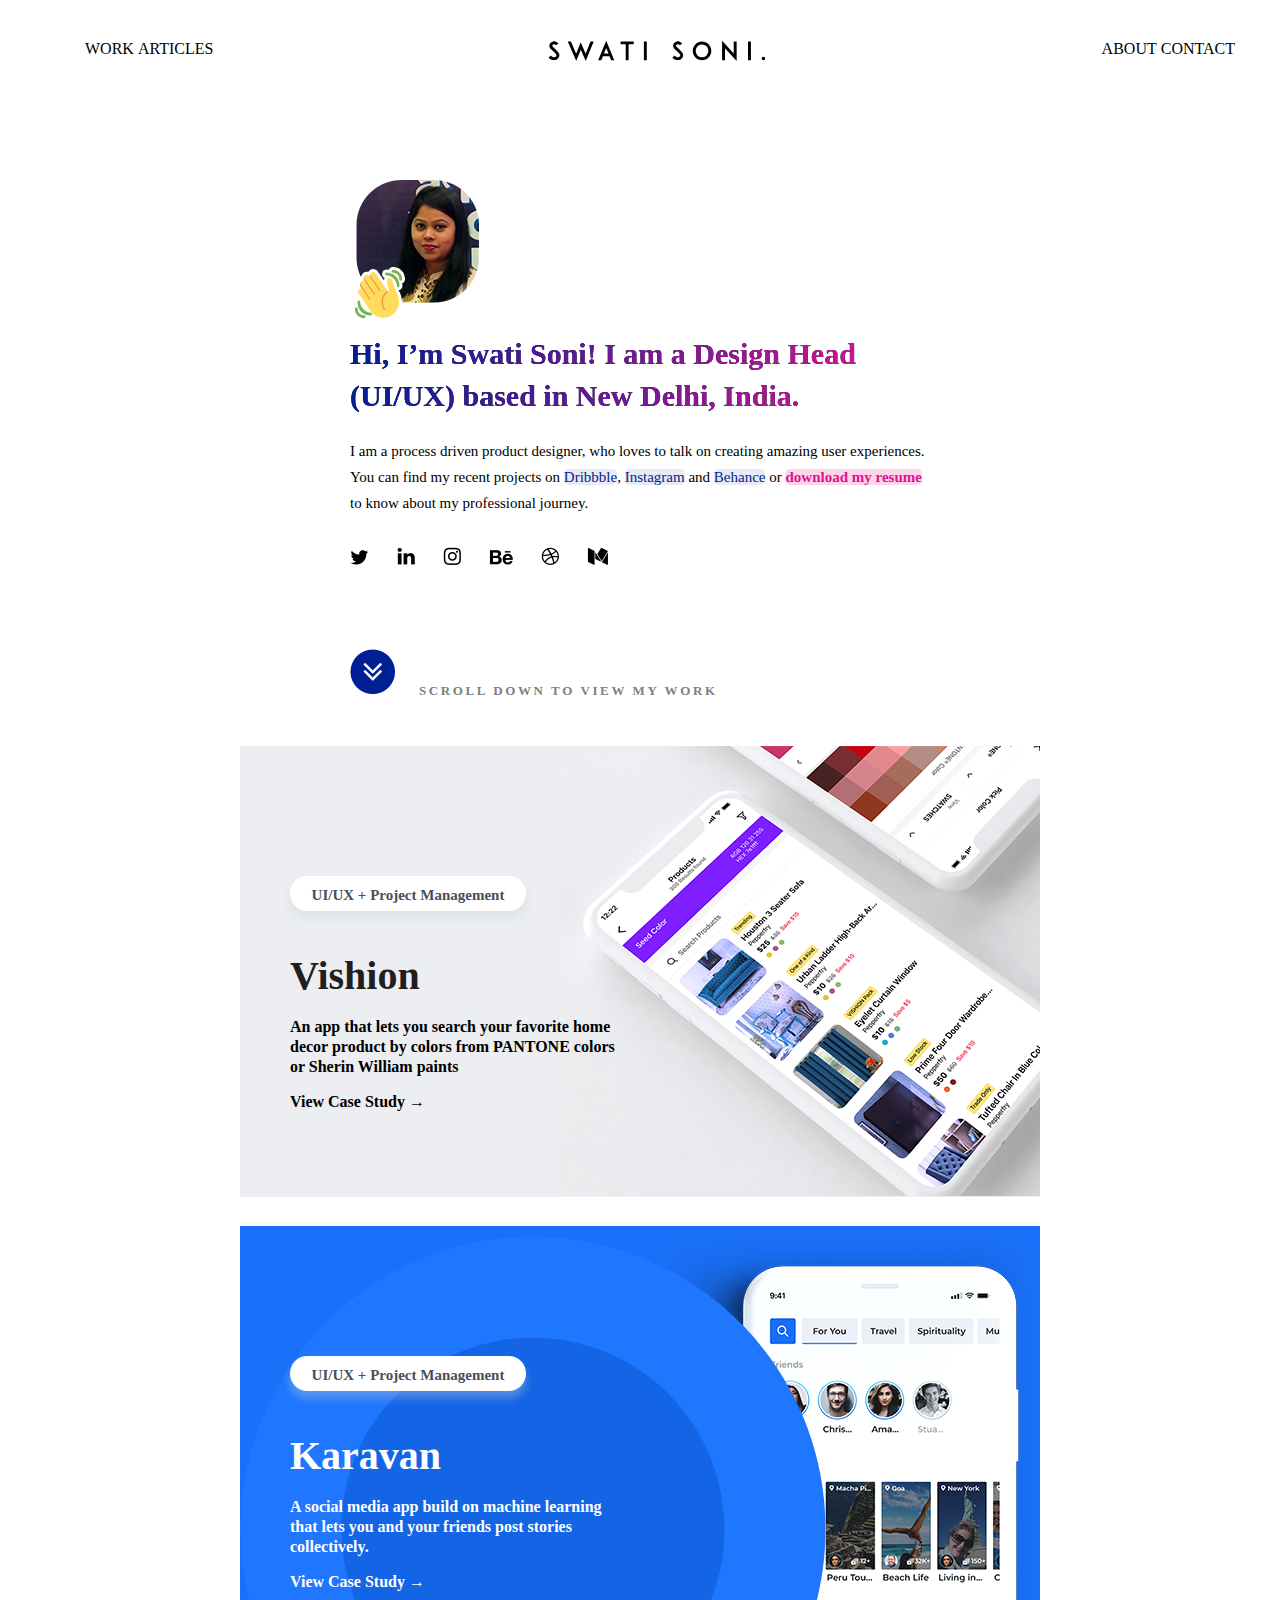
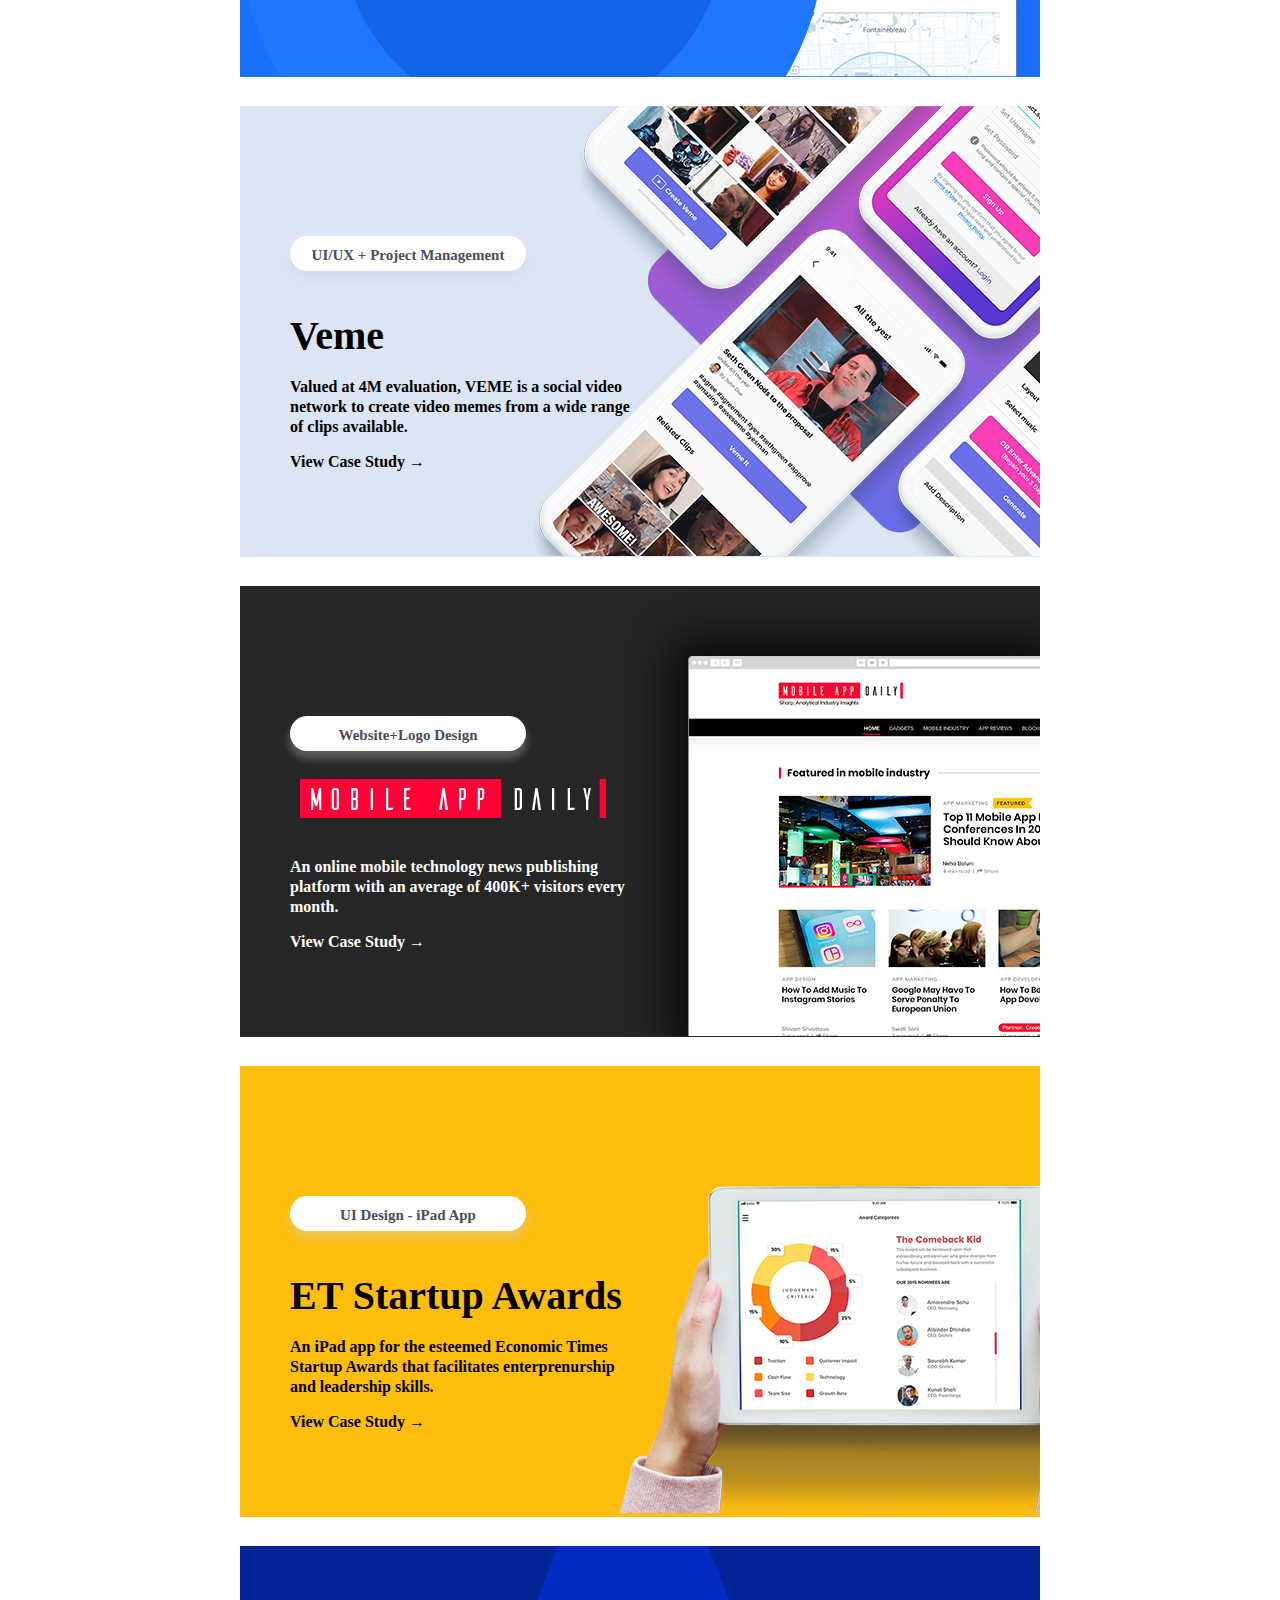
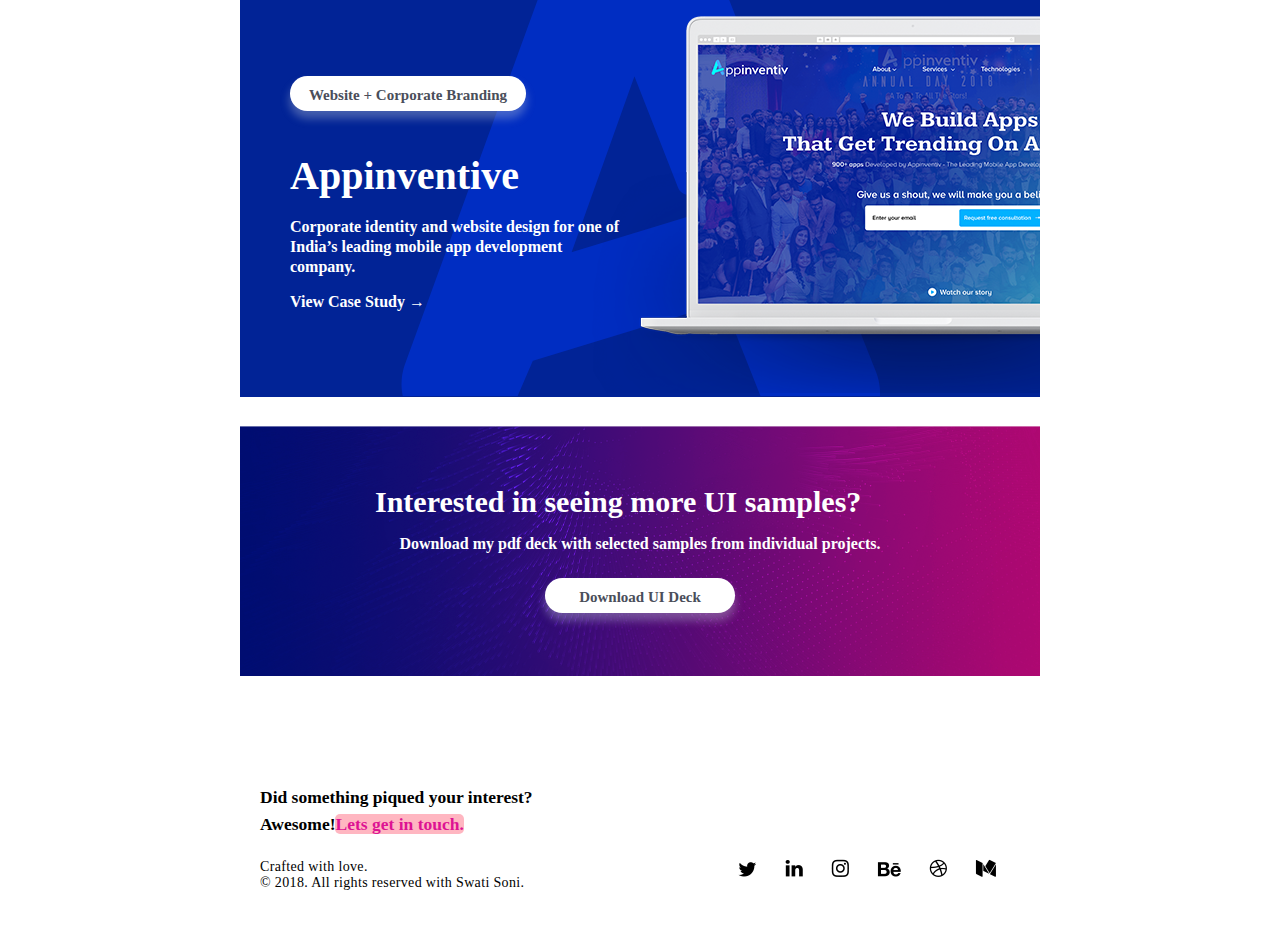
==== swati-soni.com/layout/index.html @ fdbe3c1a "Added anchor tag at all hyperlink locations" ====
<!DOCTYPE html>
<html>
<head>
    <link rel="stylesheet" href="css/style.css">
    <link rel="stylesheet" href="css/id-style.css">
</head>
<body>
    <div class="header">
        <ul class="navbar">
            <div class="navbar-left-content">
                <li>WORK</li>
                <li>ARTICLES</li>
            </div>
            <div class="navbar-logo"><img src="../layout/assets/logo.svg"></div>
            <div class="navbar-right-content">
                <li>ABOUT</li>
                <li>CONTACT</li>
            </div>
        </ul>
    </div>

    <div class="hero">
        <div class="profile-headshot">
            <img src="../layout/assets/profile-headshot.png">
        </div>
        <div class="profile-intro">
            Hi, I’m Swati Soni! I am a Design Head (UI/UX) based in New Delhi, India.
        </div>
        <div class="profile-description">
            I am a process driven product designer, who loves to talk on creating amazing user experiences. 
            You can find my recent projects on 
            <span class="highlight-social-media"><a>Dribbble</a></span>, 
            <span class="highlight-social-media"><a>Instagram</a></span> and 
            <span class="highlight-social-media"><a>Behance</a></span> or 
            <span class="highlight-resume"><a>download my resume</a></span> to know 
            about my professional journey.
        </div>
        <div class="social-media-intro-container">
            <a><img src="../layout/assets/twitter.png" class="social-media-icon"></a>
            <a><img src="../layout/assets/linkedIn.png" class="social-media-icon"></a>
            <a><img src="../layout/assets/instagram.png" class="social-media-icon"></a>
            <a><img src="../layout/assets/behance.png" class="social-media-icon"></a>
            <a><img src="../layout/assets/dribble.png" class="social-media-icon"></a>
            <a><img src="../layout/assets/media.png" class="social-media-icon"></a>
        </div>
        <div class="case-study-showcase">
            <img src="../layout//assets/down-arrow.png">
            <p class="show-work-text">
                SCROLL DOWN TO VIEW MY WORK
            </p>            
        </div>
    
    </div>

    <div class="case-study-container">
        <div class="case-study" id="vishion">

            <a class="btn-common category-header">
                <p class="category-header-text">UI/UX + Project Management</p>
            </a>
            <h1 class="header-common" id="vishion-header">Vishion</h1>
            <div class="case-study-description-container case-study-common" id="vishion-description">
                <p class="case-study-content">
                    An app that lets you search your favorite home decor product by 
                    colors from PANTONE colors or Sherin William paints</p>
                <a>View Case Study  →</a> 
            </div>
            

            <div class="image-common">
                <img src="../layout/assets/image-vishion.png">
            </div>
        </div>

        <div class="case-study" id="karavan">
            <div class="image-right-align">
                <img src="../layout/assets/group-1.svg">
            </div>
            <a class="btn-common category-header">
                <p class="category-header-text">UI/UX + Project Management</p>
            </a>
            <h1 class="header-common" id="karavan-header">Karavan</h1>
            <div class="case-study-description-container case-study-common" id="karavan-description">
                <p class="case-study-content">
                        A social media app build on machine learning that 
                        lets you and your friends post stories collectively.
                </p>
                <a>View Case Study  →</a> 
            </div>
            
    
            <div class="image-common">
                <img src="../layout/assets/phone.png">
            </div>
        </div>

        <div class="case-study" id="veme">

            <a class="btn-common category-header">
                <p class="category-header-text">UI/UX + Project Management</p>
            </a>
            <h1 class="header-common" id="veme-header">Veme</h1>
            <div class="case-study-description-container case-study-common" id="veme-description">
                <p class="case-study-content">
                        Valued at 4M evaluation, VEME is a social video network to
                            create video memes from a wide range of clips available.
                </p>
                <a>View Case Study  →</a> 
            </div>
            

            <div class="image-common">
                <img src="../layout/assets/image-veme.png">
            </div>
        </div>

        <div class="case-study" id="mobile-app-daily">

            <a class="btn-common category-header">
                <p class="category-header-text">Website+Logo Design</p>
            </a>
            <img src="../layout/assets/mad-logo.png" class="mad-logo">
            <div class="case-study-description-container case-study-common" id="mad-description">
                <p class="case-study-content">
                        An online mobile technology news publishing platform with an average of 400K+ visitors every month.
                </p>
                <a>View Case Study  →</a> 
            </div>
            

            <div class="image-common">
                <img src="../layout/assets/mobile-app-daily.png">
            </div>
        </div>
        
        <div class="case-study" id="awards">

            <a class="btn-common category-header">
                <p class="category-header-text">UI Design - iPad App</p>
            </a>
            <h1 class="header-common" id="veme-header">ET Startup Awards</h1>
            <div class="case-study-description-container case-study-common" id="awards-description">
                <p class="case-study-content">
                        An iPad app for the esteemed Economic Times Startup Awards 
                        that facilitates enterprenurship and leadership skills.
                </p>
                <a>View Case Study  →</a> 
            </div>
            

            <div class="image-common position-bottom-right">
                <img src="../layout/assets/startup-awards.png">
            </div>
        </div>

        <div class="case-study" id="app-inventive">
            <div class="image-center-align">
                <img src="../layout/assets/app-inventive-logo.png">
            </div>
            <a class="btn-common category-header">
                <p class="category-header-text">Website + Corporate Branding</p>
            </a>
            <h1 class="header-common" id="veme-header">Appinventive</h1>
            <div class="case-study-description-container case-study-common" id="awards-description">
                <p class="case-study-content">
                        Corporate identity and website design for one 
                        of India’s leading mobile app development company. 
                </p>
                <a>View Case Study  →</a> 
            </div>
            

            <div class="image-common position-bottom-right">
                <img src="../layout/assets/app-inventive-img.png">
            </div>
        </div>
    </div>

    <div class="ui-deck">
        <p class="ui-sample-header">Interested in seeing more UI samples?</p>
        <p class="ui-sample-text">Download my pdf deck with selected samples from individual projects.</p>
        <a class="btn-common ui-deck-download-btn">
            <p class="category-header-text">Download UI Deck</p>
        </a>
    </div>

    <div class="footer">
        <div class="footer-text">
                Did something piqued your interest?
                Awesome!<span class="contact"><a>Lets get in touch.</a></span>
        </div>
        

        <div class="copyright">
            <div>Crafted with love.</div>
            <div>© 2018. All rights reserved with Swati Soni.</div>   
        </div>
        <div class="social-media-footer-container">
            </a><img src="../layout/assets/twitter.png" class="social-media-icon"></a>
            </a><img src="../layout/assets/linkedIn.png" class="social-media-icon"></a>
            </a><img src="../layout/assets/instagram.png" class="social-media-icon"></a>
            </a><img src="../layout/assets/behance.png" class="social-media-icon"></a>
            </a><img src="../layout/assets/dribble.png" class="social-media-icon"></a>
            </a><img src="../layout/assets/media.png" class="social-media-icon"></a>
        </div>
    </div>

</body>
---- swati-soni.com/layout/css/style.css ----
.hero {
    width: 580px;
    /* height: 375px; */
    margin: 0 auto;
    position: relative;
}

.case-study-container {
    width: 100%;
    height: 100%;
}

.case-study {    
    width: 800px;
    height: 451px;
    position: relative;
    margin: 29px auto;
    overflow: hidden;
}

.content {
    display: inline-block;
}

.category-header {
    position: absolute;
    top: 130px;
    left: 50px;
    width: 236px;
    height: 35px;
}

.btn-common {
    
    object-fit: contain;
    border-radius: 17.3px;
    box-shadow: 0px 7px 8.3px 0.7px rgba(198, 207, 220, 0.34);
    background-color: #ffffff;

    display: flex;
    align-content: center;
    justify-content: center;
    text-decoration: none;
}

.case-study-description-container {
    position: absolute;
    top: 255px;
    left: 50px;
    bottom: 220px
}

.case-study-common {
    font-weight: bold;
}

.category-header-text {
    margin: auto;

    width: 199px;
    height: 14px;
    font-family: ProximaNovaA;
    font-size: 15px;
    font-style: normal;
    font-weight: bold;
    font-stretch: normal;
    line-height: normal;
    letter-spacing: normal;
    text-align: center;
    color: #4a4e5a;
}

.case-study-content {
    width: 341px;
    font-family: Muli;
    font-size: 16px;
    font-weight: 600;
    font-style: normal;
    font-stretch: normal;
    line-height: 1.25;
    letter-spacing: normal;
    text-align: left;
}

.header-common {
    font-family: Muli;
    font-size: 40px;
    font-weight: 800;
    font-style: normal;
    font-stretch: normal;
    line-height: 0.65;
    letter-spacing: normal;
    text-align: left;

    position: absolute;
    top:190px;
    left: 50px;
    bottom: 100px;
}

.image-common {
    float: right;
    object-fit: contain;
}

.image-right-align {
    position: absolute;
    padding-top: 10px;
    text-align: right;
}

.image-center-align {
    text-align: center;
}

.mad-logo {
    width: 306px;
    height: 39px;
    object-fit: contain;

    position: absolute;
    top: 193px;
    left: 60px;
    bottom: 219px;
}

.position-bottom-right {
    position: absolute;
    bottom: 0px;
    right: 0px;
}

.ui-deck {
    background: url(../assets/ui-deck-bg.png);
    width: 800px;
    height: 250px;
    object-fit: contain;
    margin: 6px auto 108px auto;
    position: relative;
}

.ui-sample-header {
    width: 530px;
    height: 30px;
    font-family: Muli;
    font-size: 30px;
    font-weight: 800;
    font-style: normal;
    font-stretch: normal;
    line-height: 0.87;
    letter-spacing: normal;
    text-align: left;
    color: #ffffff;

    position: absolute;
    top: 63px;
    left: 135px;
    right: 135px;
    bottom: 158px;
    margin: 0px;
}

.ui-sample-text {
    width: 526px;
    height: 16px;
    font-family: Muli;
    font-size: 16px;
    font-weight: 600;
    font-style: normal;
    font-stretch: normal;
    line-height: 1.25;
    letter-spacing: normal;
    text-align: center;
    color: #ffffff;

    position: absolute;
    top: 108px;
    left: 137px;
    bottom: 126px;
    right: 137px;
    margin: 0px;
}

.ui-deck-download-btn {
      position: absolute;
      top: 152px;
      left: 305px;
      bottom: 63px;
      right: 305px;
    
}

.footer {
    width: 760px;
    height: 105px;
    position: relative;
    margin: 0 auto 62px auto;
}

.footer-text {
    width: 296px;
    height: 45px;
    font-family: Muli;
    font-size: 17.5px;
    font-weight: 600;
    font-style: normal;
    font-stretch: normal;
    line-height: 1.54;
    letter-spacing: normal;
    text-align: left;
    color: black;

    padding-bottom: 30px;
}

.contact {
    width: 155px;
    height: 26px;
    border-radius: 5px;
    background-color: lightpink;
    color: #dd1393;

    margin: 0
}

.copyright{
    height: 31px;
    font-family: Muli;
    font-size: 14px;
    font-weight: normal;
    font-style: normal;
    font-stretch: normal;
    line-height: 1.14;
    letter-spacing: 0.35px;
    text-align: left;
    color: black;

    top: 75px;
    display: inline-block;
}

.profile-headshot {
    width: 124px;
    height: 138px;
    object-fit: contain;
}

.profile-intro {
    width: 557px;
    height: 80px;
    background-image: linear-gradient(to right, #001f94, #dd1393), linear-gradient(to bottom, black, black);
    font-family: Muli;
    font-size: 30px;
    font-weight: 800;
    font-style: normal;
    font-stretch: normal;
    line-height: 1.4;
    letter-spacing: normal;
    text-align: left;
    color: black;
    -webkit-background-clip: text;
    background-clip: text;
    -webkit-text-fill-color: transparent;

    margin-top: 15px;
}

.profile-description {
    width: 580px;
    height: 68px;
    font-family: Muli;
    font-size: 15px;
    font-weight: normal;
    font-style: normal;
    font-stretch: normal;
    line-height: 1.73;
    letter-spacing: normal;
    text-align: left;
    color: black;

    margin-top: 26px;
}

.highlight-social-media {
    border-radius: 5px;
    background-color: #e9eaf3;
    color: #001f94;
}

.highlight-resume {
    border-radius: 5px;
    background-color: #ffd5ea;
    color: #dd1393;
    font-weight: bold;
}

.social-media-intro-container {
    margin-top: 40px;
}

.social-media-icon {
    margin-right: 24px;
}

.social-media-footer-container {
    text-align: right;
    display: inline-block;
    float: right;
    vertical-align: bottom;
}

.case-study-showcase {
    margin-top: 80px;
    position: relative;
}

.show-work-text {
    width: 305px;
    font-family: Muli;
    font-size: 13px;
    font-weight: 600;
    font-style: normal;
    font-stretch: normal;
    line-height: 2;
    letter-spacing: 2.6px;
    text-align: left;
    color: #808080;

    margin-left: 20px;
    vertical-align: middle;
    display: inline-block;
}

.navbar {
    display: flex;
    list-style-type: none;
    width: 1150px;
    margin: 40px auto 115px auto;
}

.navbar li {
    display: inline; 
}

.navbar-logo {
    flex-grow: 100;
    position: relative;
    text-align: center;
}

.navbar-left-content {
    display: inline-block;
    text-align: left;
}

.navbar-right-content { 
    display: inline-block;
    text-align: right;
}
---- swati-soni.com/layout/css/id-style.css ----
#vishion {
    background-color: #eceef1;
}


#vishion-header {
    width: 143px;
    height: 32px;
    color: #1f1f1f;
}

#karavan {
    background-color: #1a71f9;
    color: white;
}

#karavan-header {
    width: 161px;
    height: 30px;
    color: white;
}

#veme {
    background-color: #dce5f3
}

#mobile-app-daily {
    background-color: #262626;
}

#mad-description { 
    color: white
}

#awards {
    background-color: #ffbe0e;
}

#app-inventive {
    background-color: #012396;
    color: white;
}
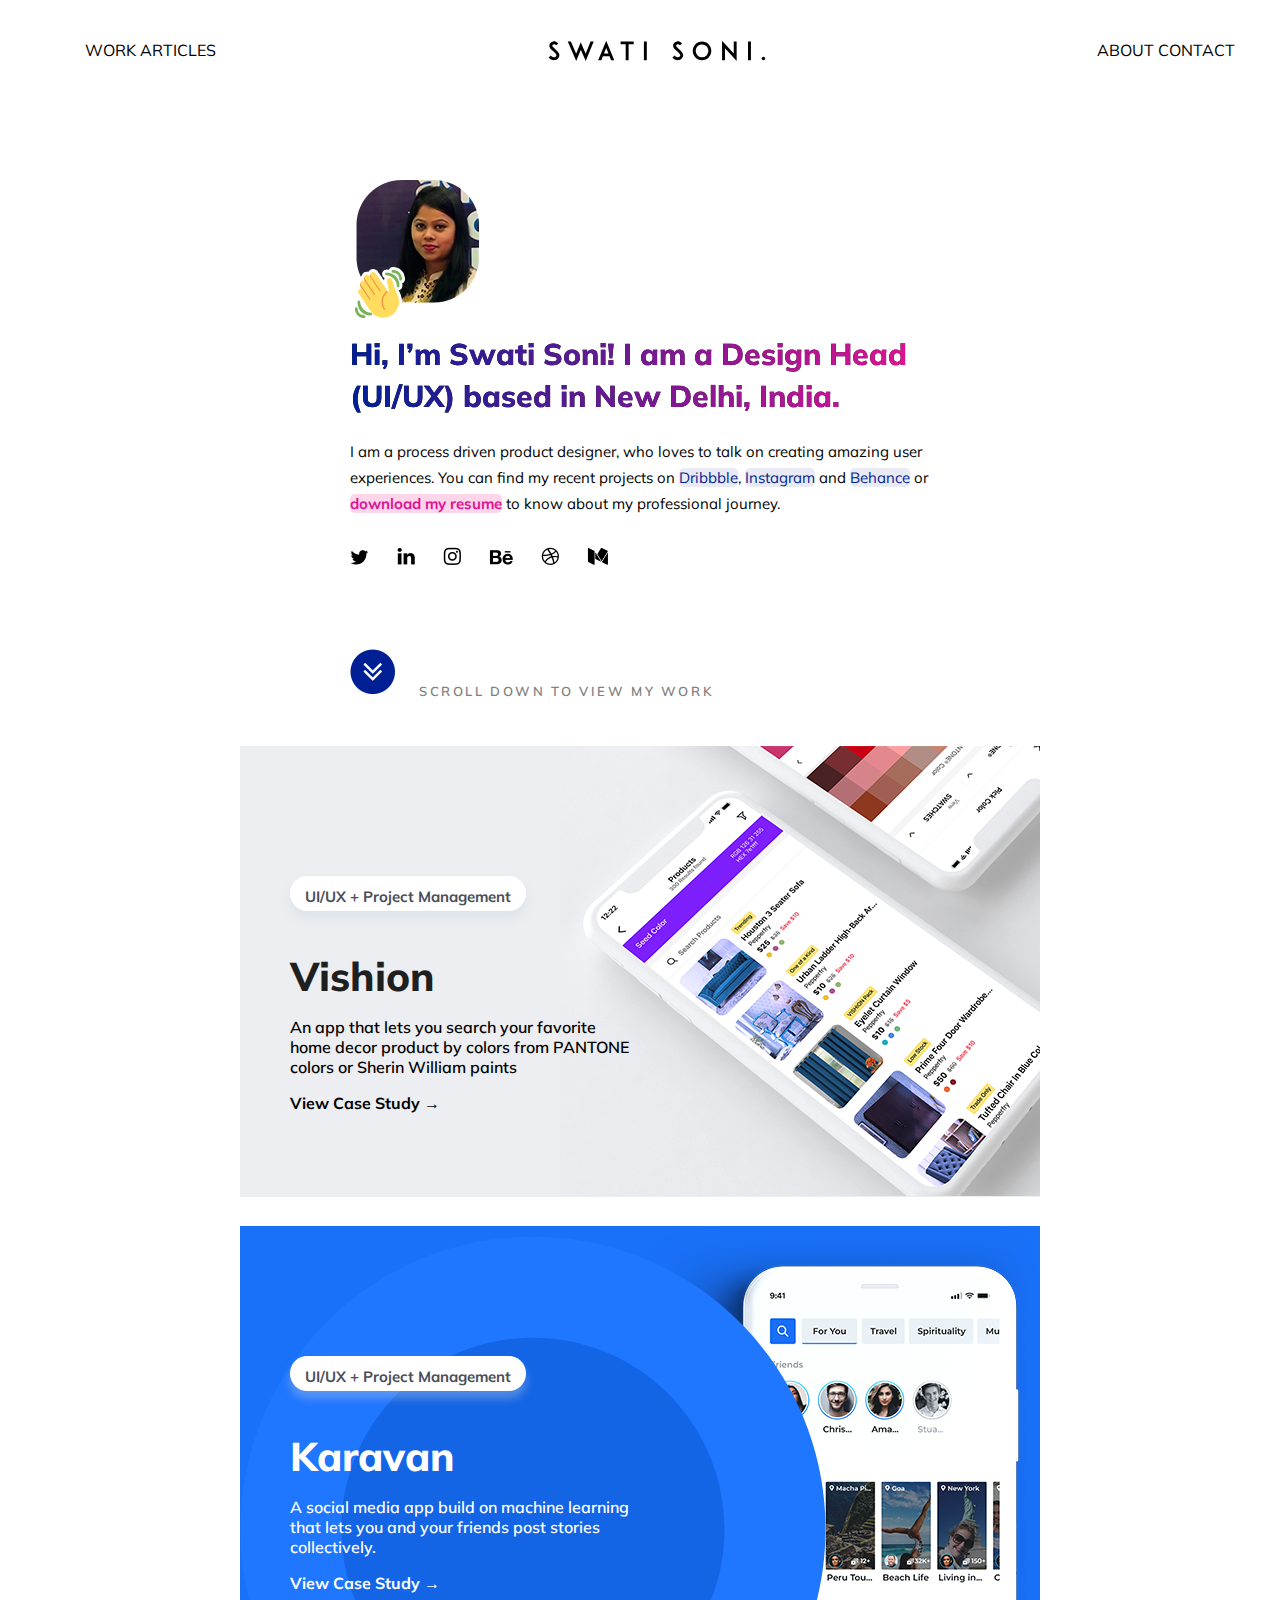
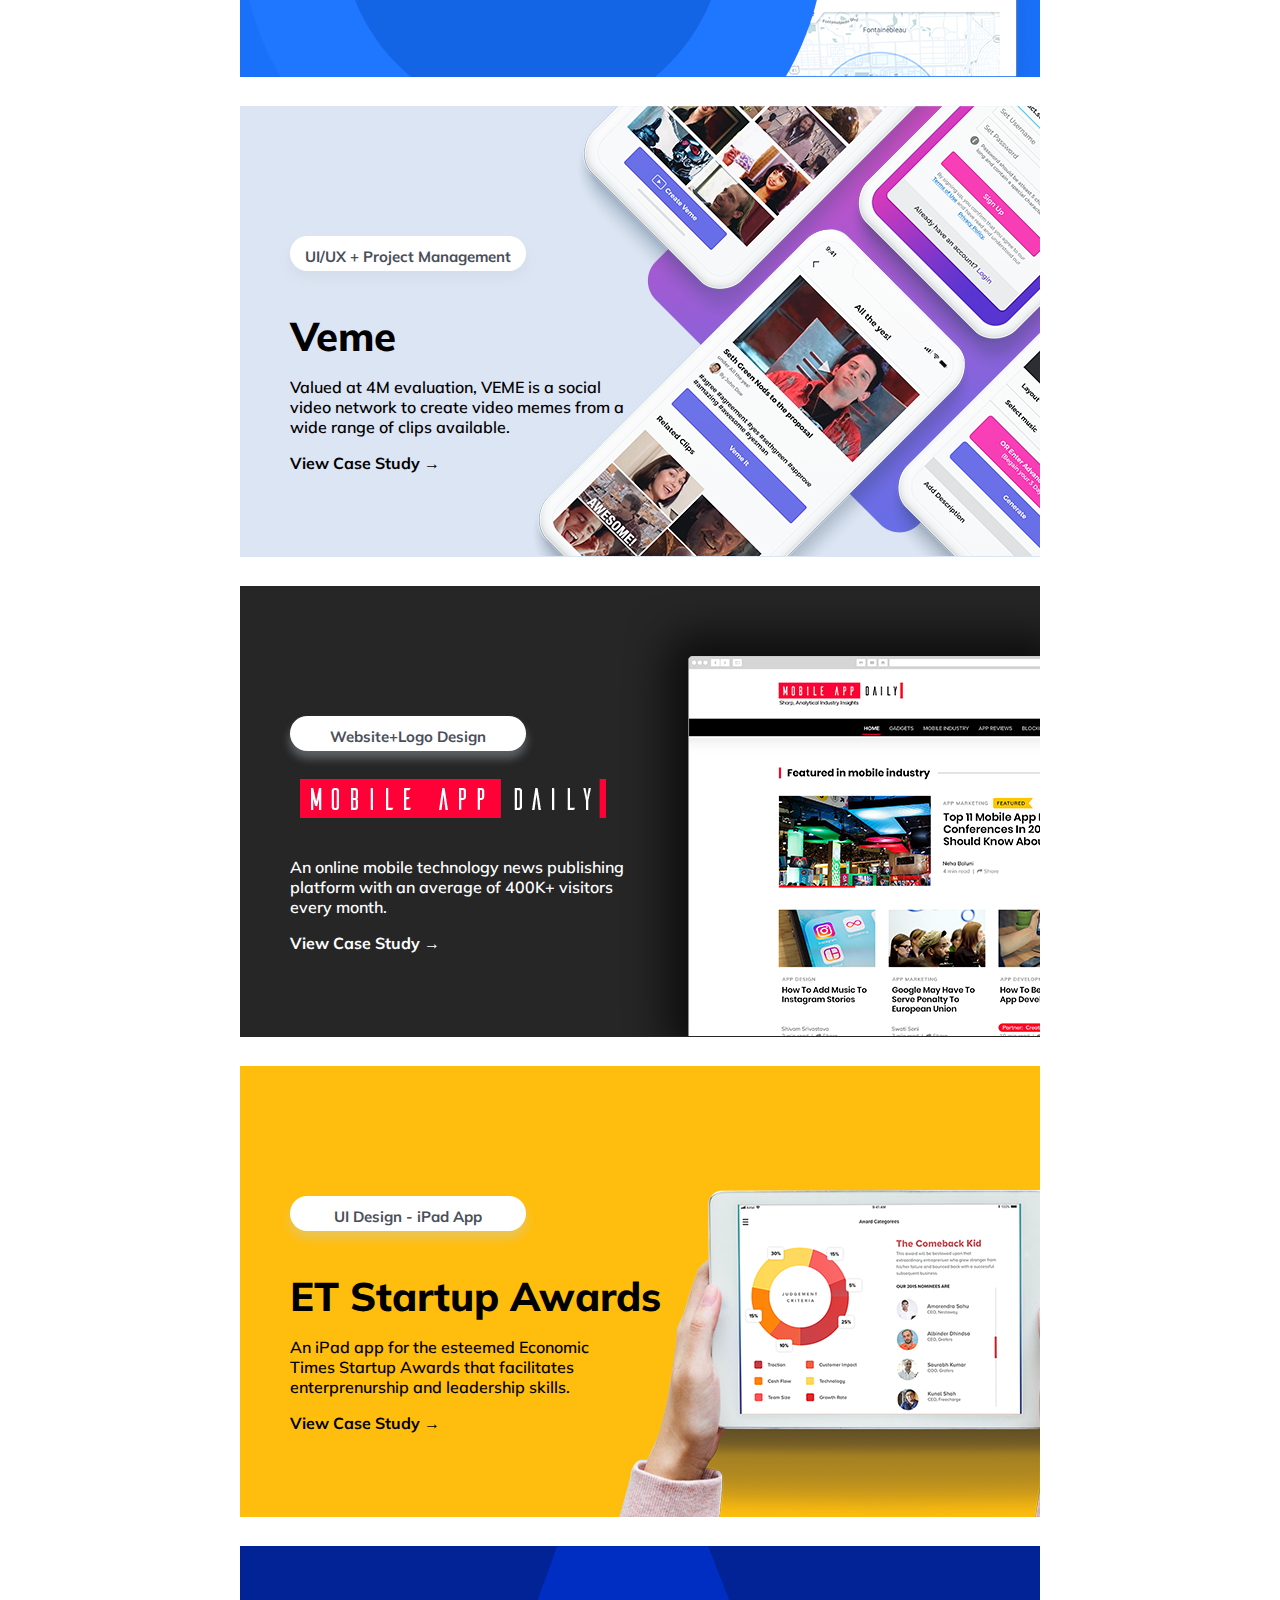
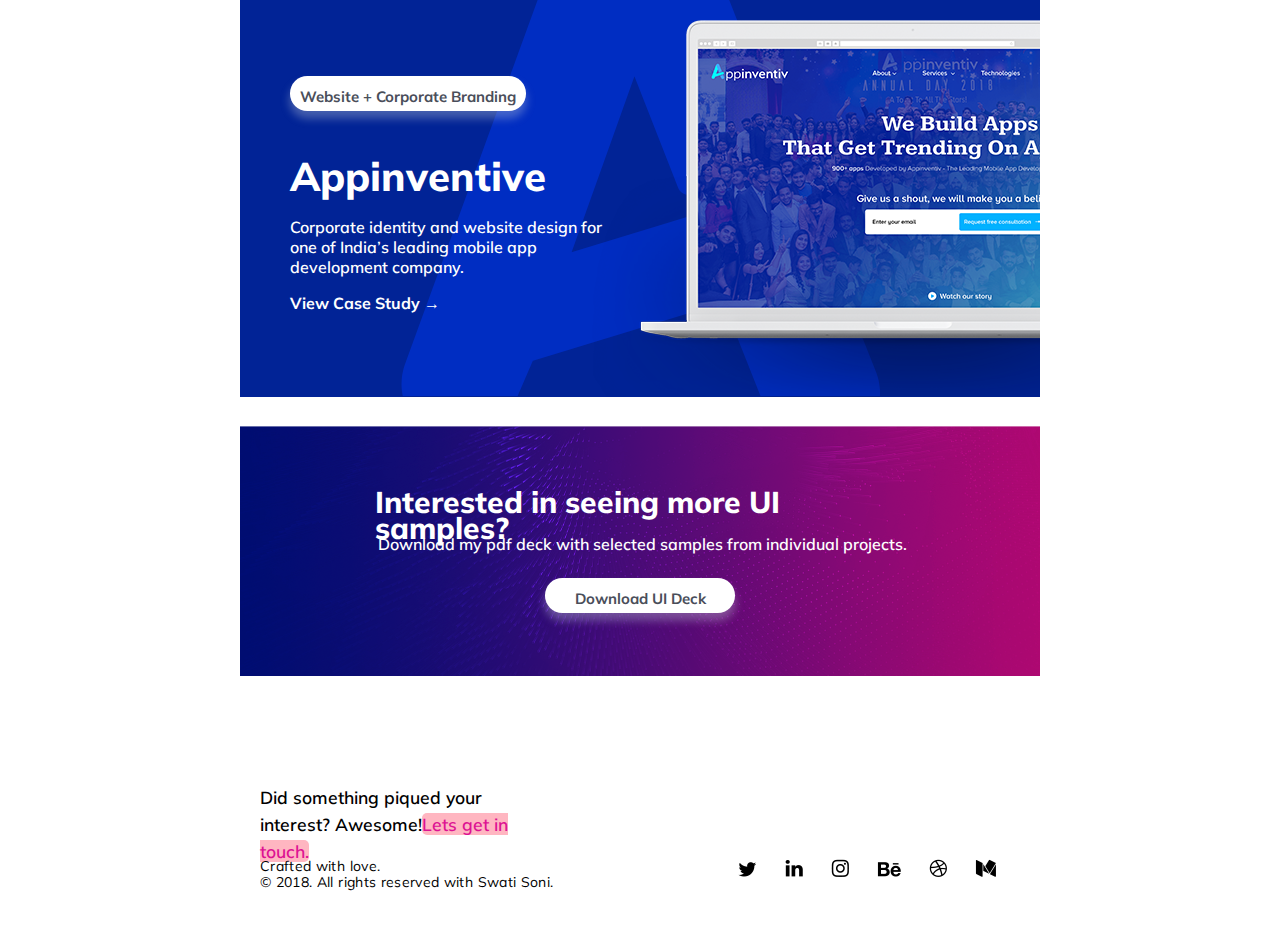
==== commit 6ba6c807: "Added Muli font support to index.html Corrected case study img allignments" ====
--- a/swati-soni.com/layout/index.html
+++ b/swati-soni.com/layout/index.html
@@ -3,6 +3,8 @@
 <head>
     <link rel="stylesheet" href="css/style.css">
     <link rel="stylesheet" href="css/id-style.css">
+
+    <link href="https://fonts.googleapis.com/css?family=Muli:400,600,700&display=swap" rel="stylesheet">
 </head>
 <body>
     <div class="header">
@@ -68,7 +70,7 @@
             
 
             <div class="image-common">
-                <img src="../layout/assets/image-vishion.png">
+                <img src="../layout/assets/image-vishion.png" class="case-study-img">
             </div>
         </div>
 
@@ -90,7 +92,7 @@
             
     
             <div class="image-common">
-                <img src="../layout/assets/phone.png">
+                <img src="../layout/assets/phone.png" class="case-study-img">
             </div>
         </div>
 
@@ -129,7 +131,7 @@
             
 
             <div class="image-common">
-                <img src="../layout/assets/mobile-app-daily.png">
+                <img src="../layout/assets/mobile-app-daily.png" class="case-study-img">
             </div>
         </div>
         
@@ -149,7 +151,7 @@
             
 
             <div class="image-common position-bottom-right">
-                <img src="../layout/assets/startup-awards.png">
+                <img src="../layout/assets/startup-awards.png" class="case-study-img">
             </div>
         </div>
 
@@ -171,7 +173,7 @@
             
 
             <div class="image-common position-bottom-right">
-                <img src="../layout/assets/app-inventive-img.png">
+                <img src="../layout/assets/app-inventive-img.png" class="case-study-img">
             </div>
         </div>
     </div>
@@ -196,12 +198,12 @@
             <div>© 2018. All rights reserved with Swati Soni.</div>   
         </div>
         <div class="social-media-footer-container">
-            </a><img src="../layout/assets/twitter.png" class="social-media-icon"></a>
-            </a><img src="../layout/assets/linkedIn.png" class="social-media-icon"></a>
-            </a><img src="../layout/assets/instagram.png" class="social-media-icon"></a>
-            </a><img src="../layout/assets/behance.png" class="social-media-icon"></a>
-            </a><img src="../layout/assets/dribble.png" class="social-media-icon"></a>
-            </a><img src="../layout/assets/media.png" class="social-media-icon"></a>
+            <a><img src="../layout/assets/twitter.png" class="social-media-icon"></a>
+            <a><img src="../layout/assets/linkedIn.png" class="social-media-icon"></a>
+            <a><img src="../layout/assets/instagram.png" class="social-media-icon"></a>
+            <a><img src="../layout/assets/behance.png" class="social-media-icon"></a>
+            <a><img src="../layout/assets/dribble.png" class="social-media-icon"></a>
+            <a><img src="../layout/assets/media.png" class="social-media-icon"></a>
         </div>
     </div>
 
--- a/swati-soni.com/layout/css/style.css
+++ b/swati-soni.com/layout/css/style.css
@@ -1,3 +1,7 @@
+* {
+    font-family: Muli;
+}
+
 .hero {
     width: 580px;
     /* height: 375px; */
@@ -57,9 +61,8 @@
 .category-header-text {
     margin: auto;
 
-    width: 199px;
+    width: 220px;
     height: 14px;
-    font-family: ProximaNovaA;
     font-size: 15px;
     font-style: normal;
     font-weight: bold;
@@ -83,7 +86,6 @@
 }
 
 .header-common {
-    font-family: Muli;
     font-size: 40px;
     font-weight: 800;
     font-style: normal;
@@ -128,6 +130,10 @@
     position: absolute;
     bottom: 0px;
     right: 0px;
+}
+
+.case-study-img {
+    display: block;
 }
 
 .ui-deck {
@@ -140,9 +146,8 @@
 }
 
 .ui-sample-header {
-    width: 530px;
+    width: 540px;
     height: 30px;
-    font-family: Muli;
     font-size: 30px;
     font-weight: 800;
     font-style: normal;
@@ -161,9 +166,8 @@
 }
 
 .ui-sample-text {
-    width: 526px;
+    width: 530px;
     height: 16px;
-    font-family: Muli;
     font-size: 16px;
     font-weight: 600;
     font-style: normal;
@@ -200,7 +204,6 @@
 .footer-text {
     width: 296px;
     height: 45px;
-    font-family: Muli;
     font-size: 17.5px;
     font-weight: 600;
     font-style: normal;
@@ -225,7 +228,6 @@
 
 .copyright{
     height: 31px;
-    font-family: Muli;
     font-size: 14px;
     font-weight: normal;
     font-style: normal;
@@ -268,7 +270,6 @@
 .profile-description {
     width: 580px;
     height: 68px;
-    font-family: Muli;
     font-size: 15px;
     font-weight: normal;
     font-style: normal;
@@ -316,7 +317,6 @@
 
 .show-work-text {
     width: 305px;
-    font-family: Muli;
     font-size: 13px;
     font-weight: 600;
     font-style: normal;
@@ -356,4 +356,126 @@
 .navbar-right-content { 
     display: inline-block;
     text-align: right;
+}
+
+
+
+
+.banner {
+    width: 585px;
+    height: 292px;
+    object-fit: contain;
+    margin-top: 0px;
+    margin-bottom: 40px;
+}
+
+.banner-title {
+    width: 602px;
+    height: 64px;
+    font-size: 29px;
+    font-weight: 800;
+    font-style: normal;
+    font-stretch: normal;
+    line-height: 1.41;
+    letter-spacing: normal;
+    text-align: left;
+
+    margin-top: 0px;
+    margin-bottom: 0px;
+  }
+
+.about-content {
+    width: 650px;
+    margin-left: auto;
+    margin-right: auto;
+}
+
+.text-bold {
+    font-weight: bold;
+}
+
+.qualifications-container {
+    width: 675px;
+}
+
+.category {
+    width: 125px;
+    height: 24px;
+    font-size: 24.5px;
+    font-weight: 800;
+    font-style: normal;
+    font-stretch: normal;
+    line-height: 1.67;
+    letter-spacing: normal;
+    text-align: left;
+
+    display: inline-block;
+    margin-right: 102px;
+    vertical-align: top;
+}
+
+.qualification-title {
+    width: 319px;
+    height: 20px;
+    font-size: 19.5px;
+    font-weight: 800;
+    font-style: normal;
+    font-stretch: normal;
+    line-height: 2.1;
+    letter-spacing: normal;
+    text-align: left;
+}
+
+.qualification {
+    display: inline-block;
+    width: 440px;
+    text-align: left;
+}
+
+.qualification-sub-title {
+    height: 12px;
+    font-size: 14.5px;
+    font-weight: 600;
+    font-style: normal;
+    font-stretch: normal;
+    line-height: 2.83;
+    letter-spacing: normal;
+    text-align: left;
+    color: #6f6f6f;
+
+    margin-top: 12px;
+  }
+
+.qualification-details {
+    width: 445px;
+    font-size: 14.5px;
+    font-weight: normal;
+    font-style: normal;
+    font-stretch: normal;
+    line-height: 1.34;
+    letter-spacing: normal;
+    text-align: left;
+
+    margin-top: 20px;
+    margin-bottom: 50px;
+}
+
+.linkedInContainer {
+    margin-top: 25px;
+    margin-bottom: 45px;
+}
+
+.li-profile {
+    display: inline-block;
+}
+
+.social-activity {
+    display: inline-block;
+    margin-left: 15px;
+    width: 300px;
+    height: 166px;
+}
+
+.main-content {
+    margin-top: 30px;
 }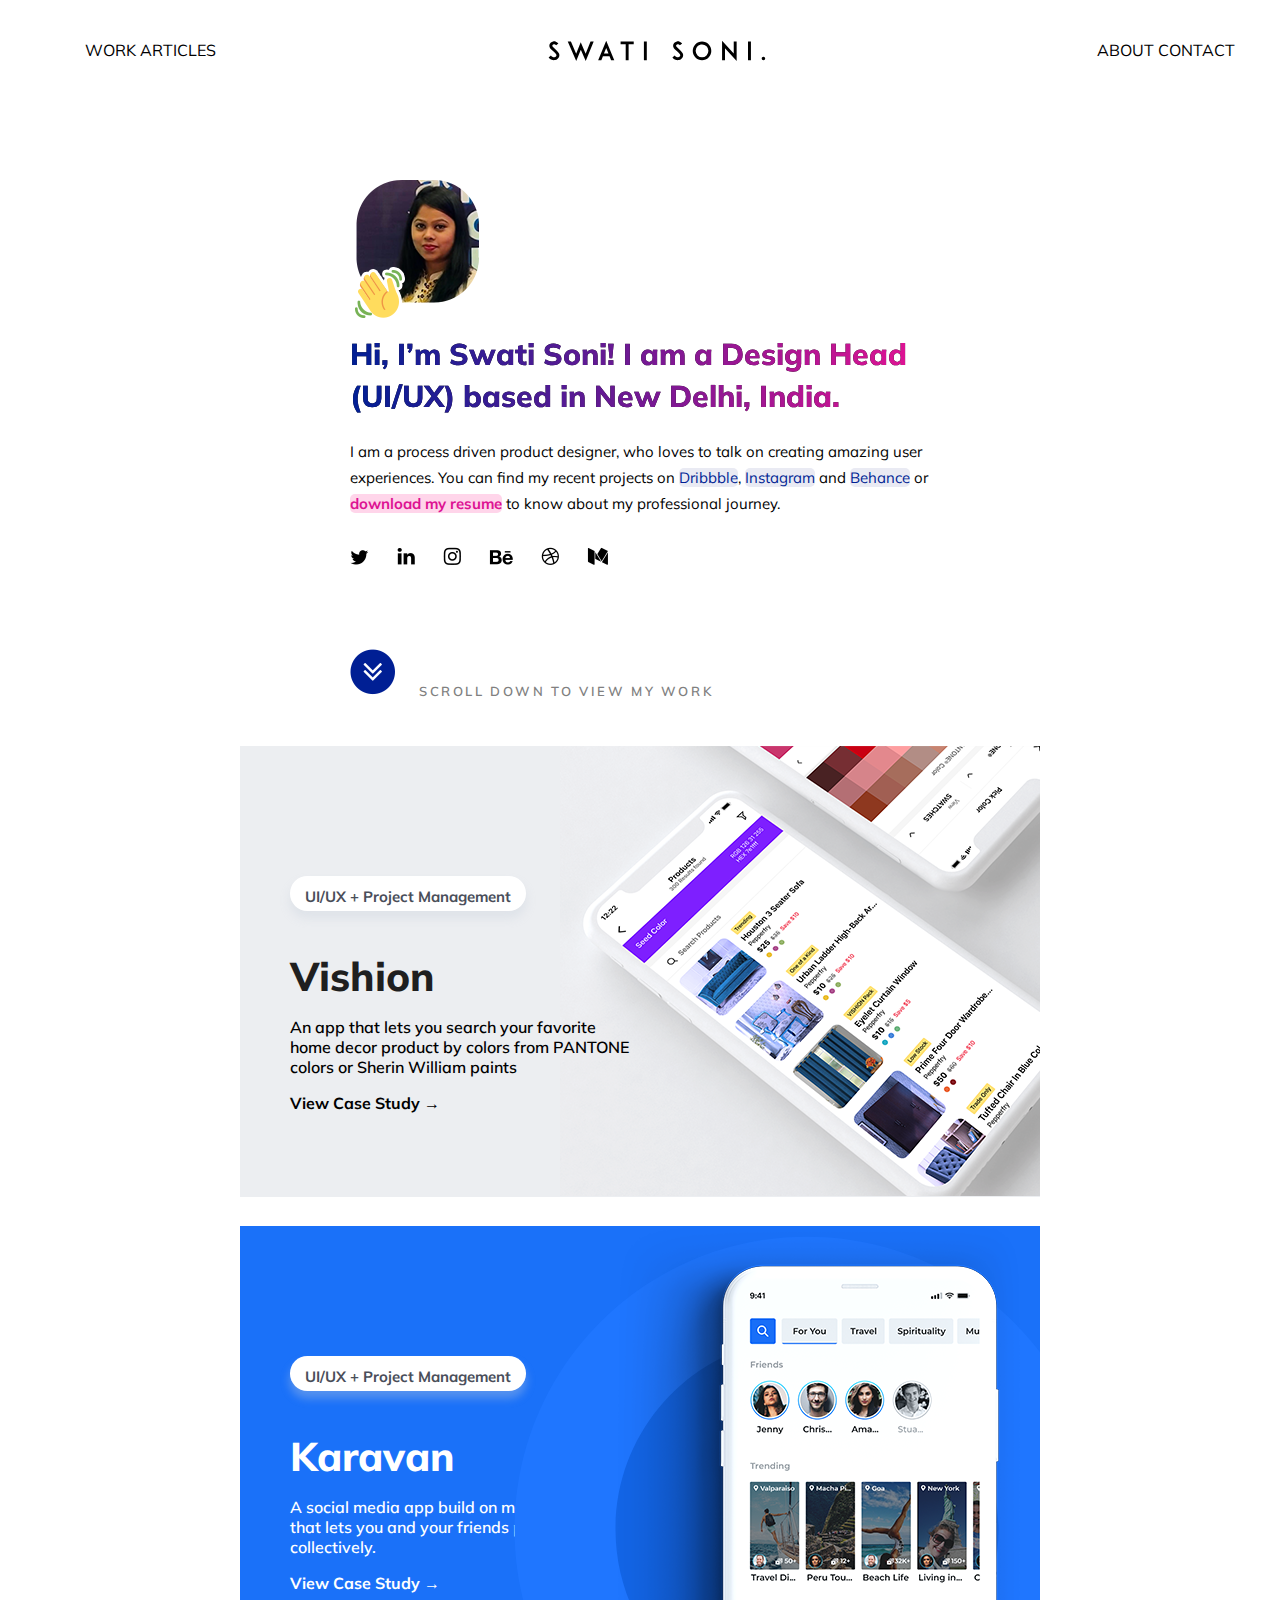
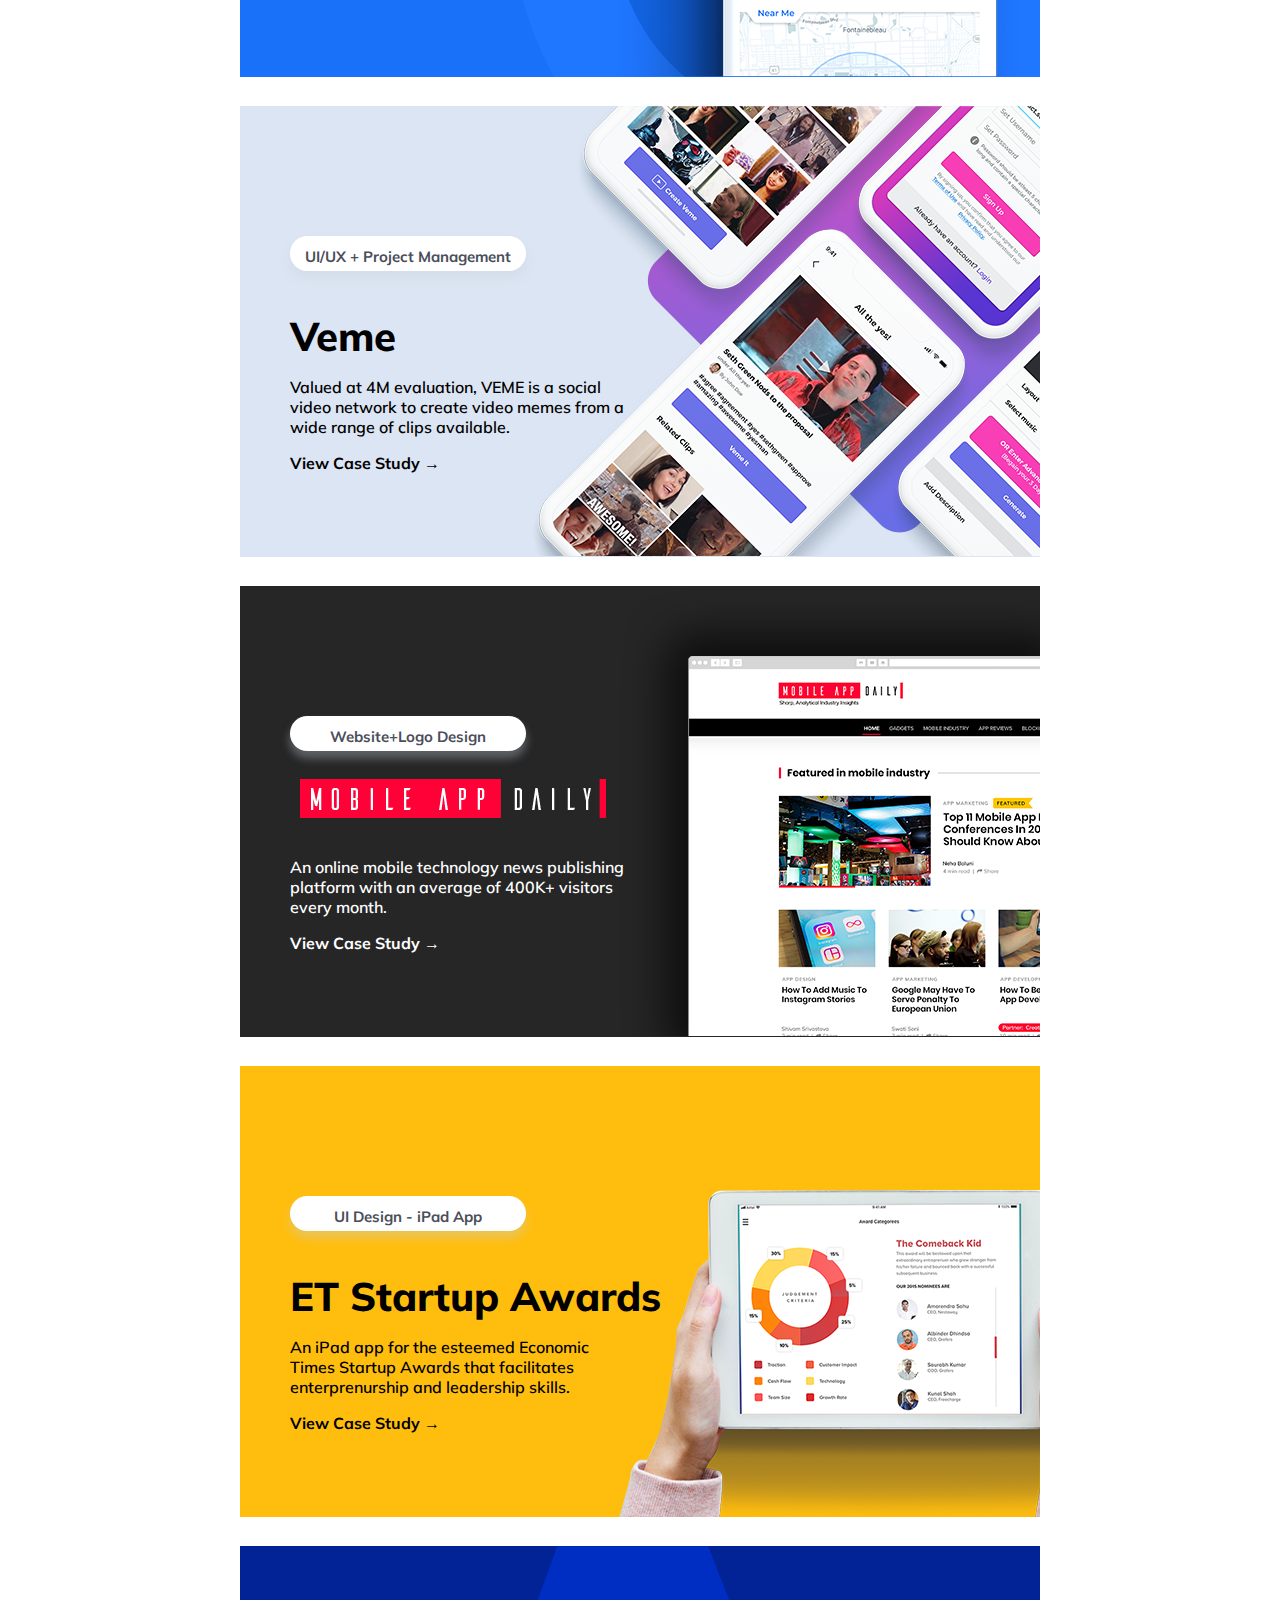
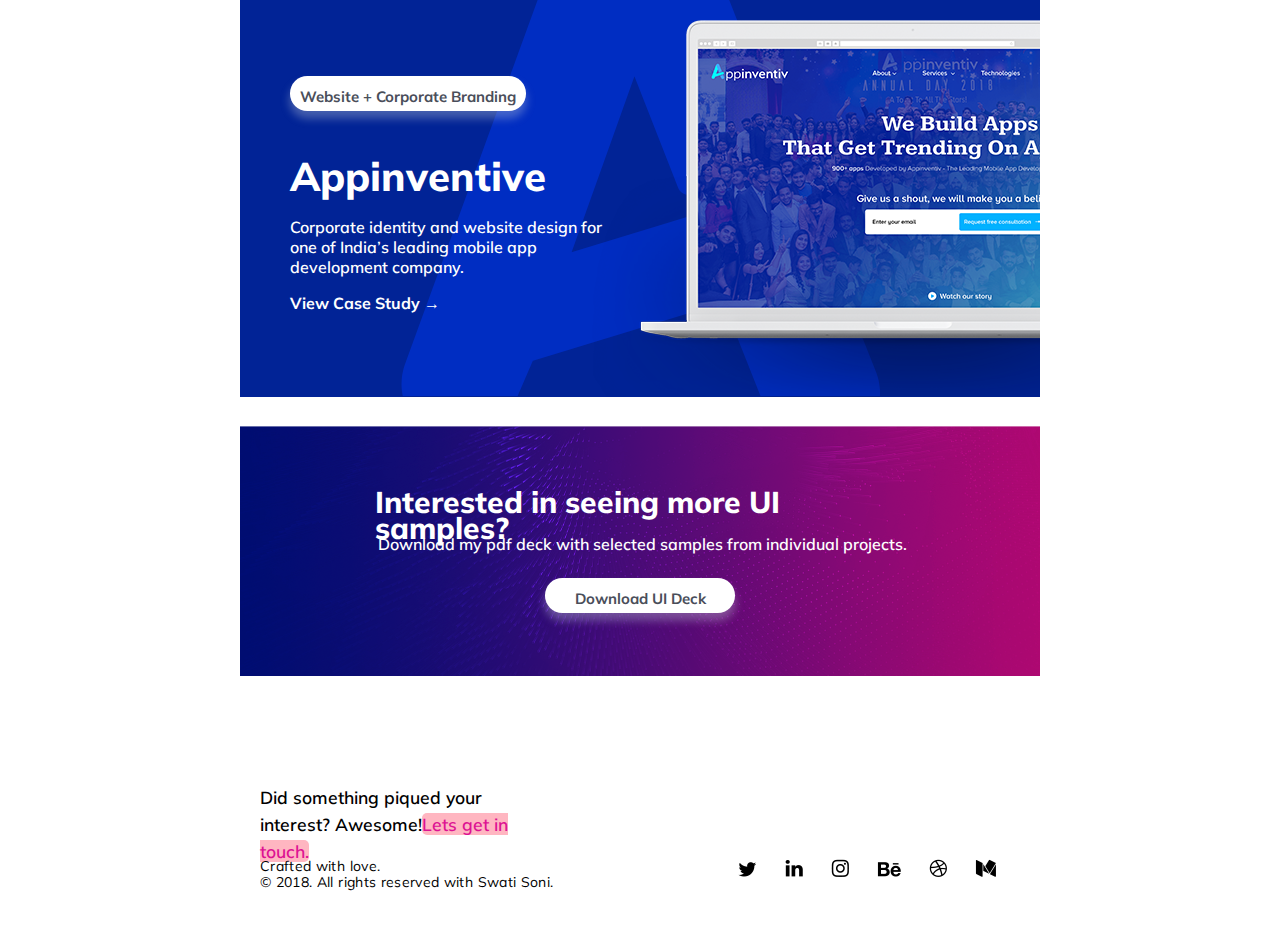
==== commit f752448c: "Fixed karavan case study" ====
--- a/swati-soni.com/layout/index.html
+++ b/swati-soni.com/layout/index.html
@@ -75,9 +75,7 @@
         </div>
 
         <div class="case-study" id="karavan">
-            <div class="image-right-align">
-                <img src="../layout/assets/group-1.svg">
-            </div>
+            
             <a class="btn-common category-header">
                 <p class="category-header-text">UI/UX + Project Management</p>
             </a>
@@ -90,10 +88,14 @@
                 <a>View Case Study  →</a> 
             </div>
             
-    
-            <div class="image-common">
+            <div class="image-right-align karavan-bg">
+                <img src="../layout/assets/group-1.svg">
+            </div>
+
+            <div class="image-common karavan-img">
                 <img src="../layout/assets/phone.png" class="case-study-img">
             </div>
+
         </div>
 
         <div class="case-study" id="veme">
--- a/swati-soni.com/layout/css/style.css
+++ b/swati-soni.com/layout/css/style.css
@@ -109,6 +109,16 @@
     position: absolute;
     padding-top: 10px;
     text-align: right;
+}
+
+.karavan-bg {
+    position: absolute;
+    right: -60px;
+}
+
+.karavan-img {
+    position: absolute;
+    right: 20px;
 }
 
 .image-center-align {
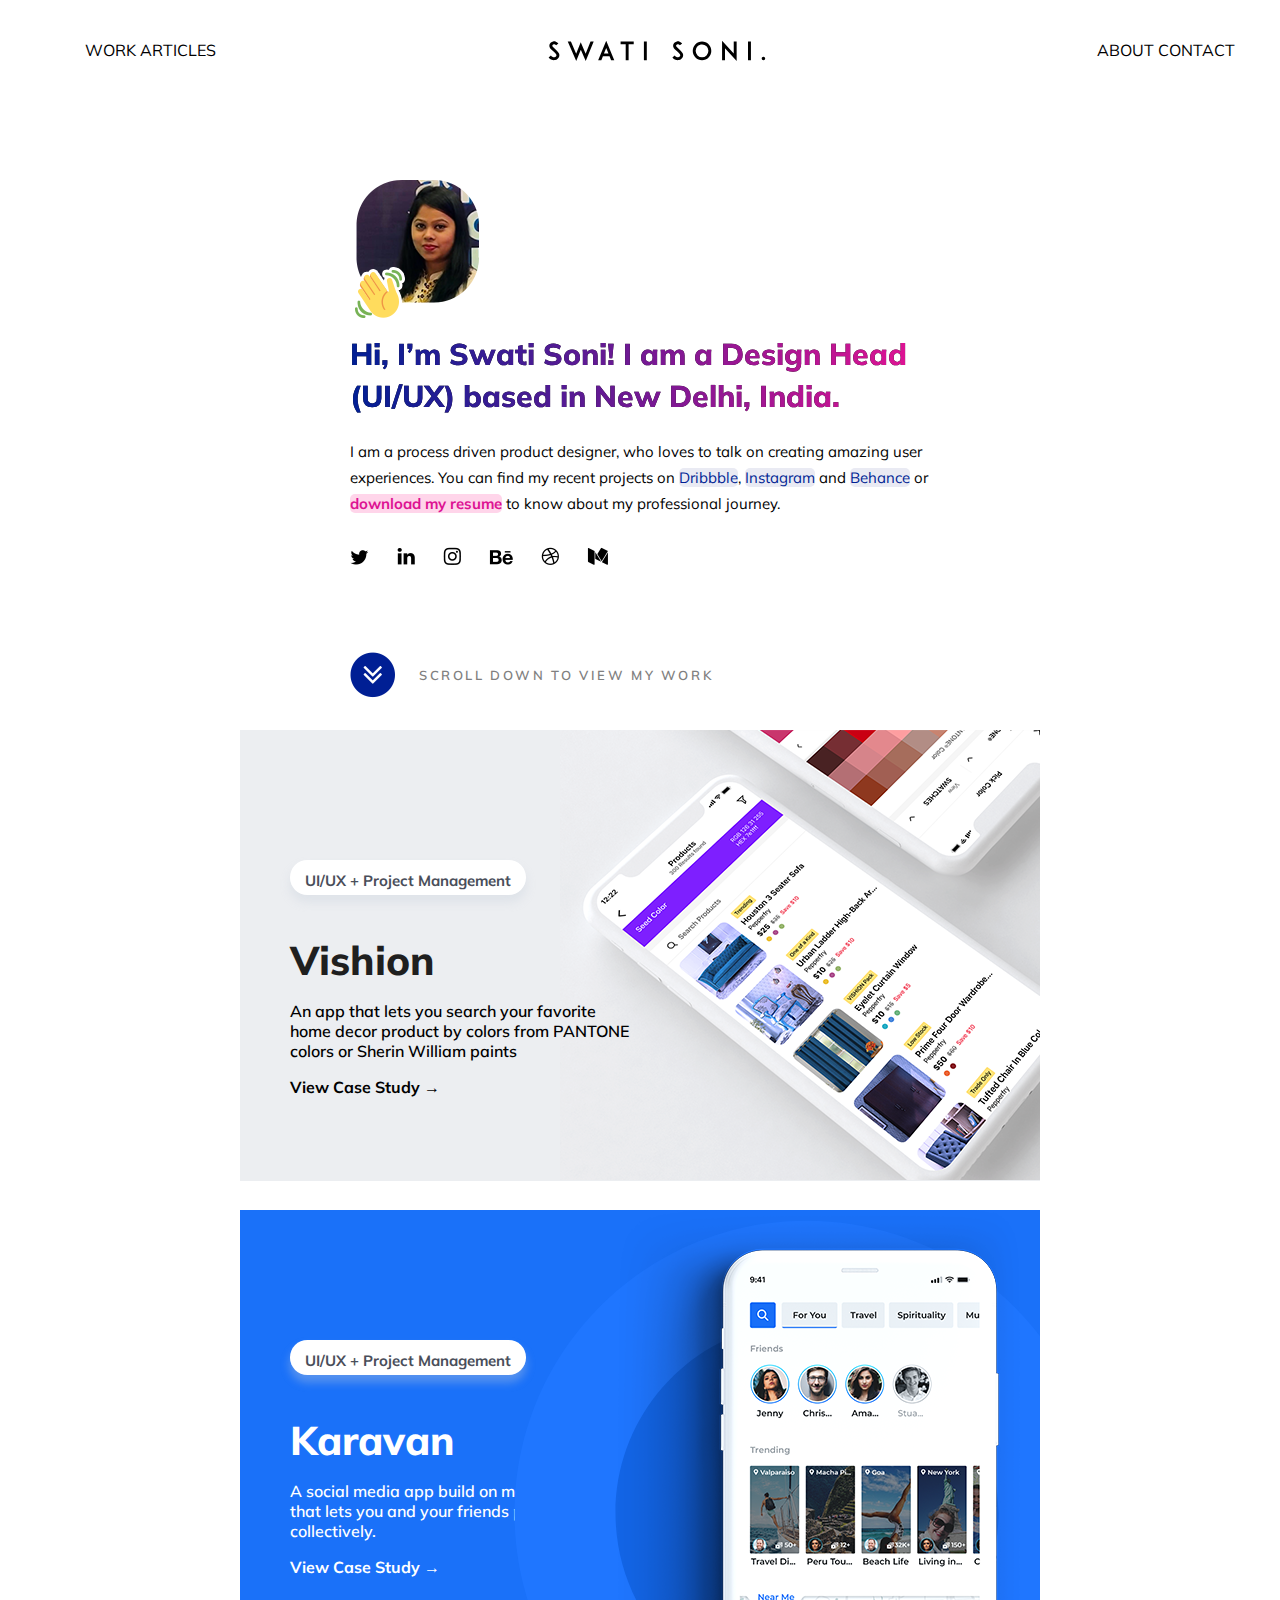
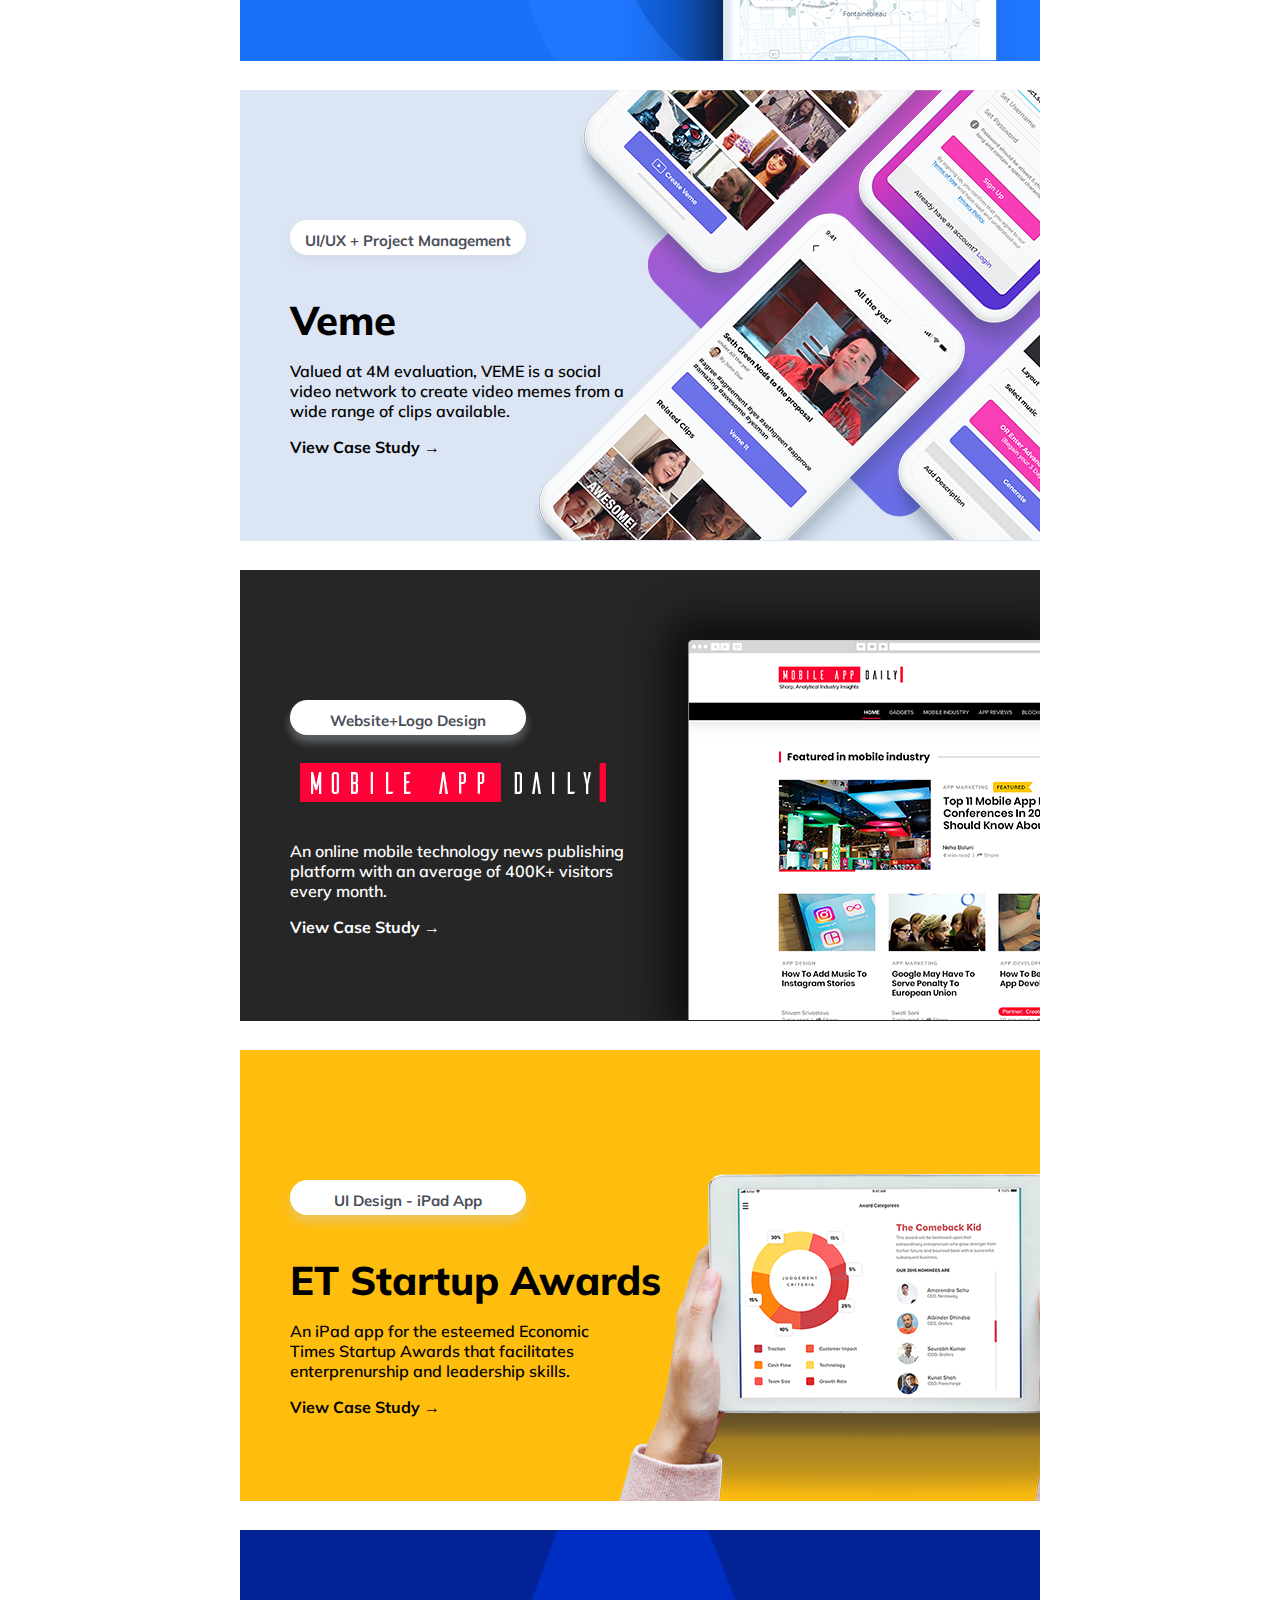
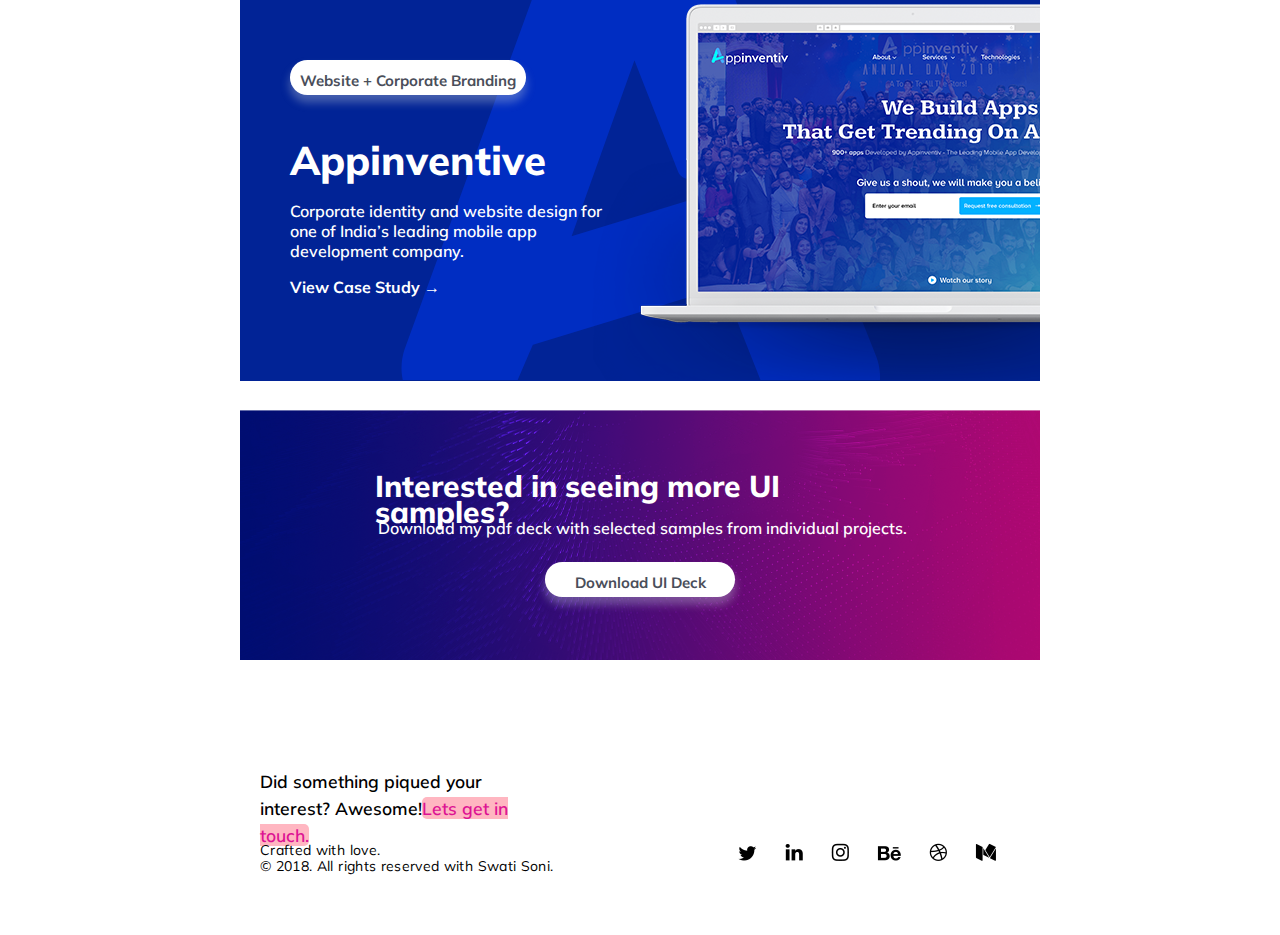
==== commit 744491e8: "Scroll to view work btn is now center-aligned vertically" ====
--- a/swati-soni.com/layout/index.html
+++ b/swati-soni.com/layout/index.html
@@ -46,7 +46,7 @@
             <a><img src="../layout/assets/media.png" class="social-media-icon"></a>
         </div>
         <div class="case-study-showcase">
-            <img src="../layout//assets/down-arrow.png">
+            <img src="../layout//assets/down-arrow.png" class="show-work-icon">
             <p class="show-work-text">
                 SCROLL DOWN TO VIEW MY WORK
             </p>            
--- a/swati-soni.com/layout/css/style.css
+++ b/swati-soni.com/layout/css/style.css
@@ -32,6 +32,10 @@
     left: 50px;
     width: 236px;
     height: 35px;
+}
+
+.show-work-icon {
+    vertical-align: middle;
 }
 
 .btn-common {
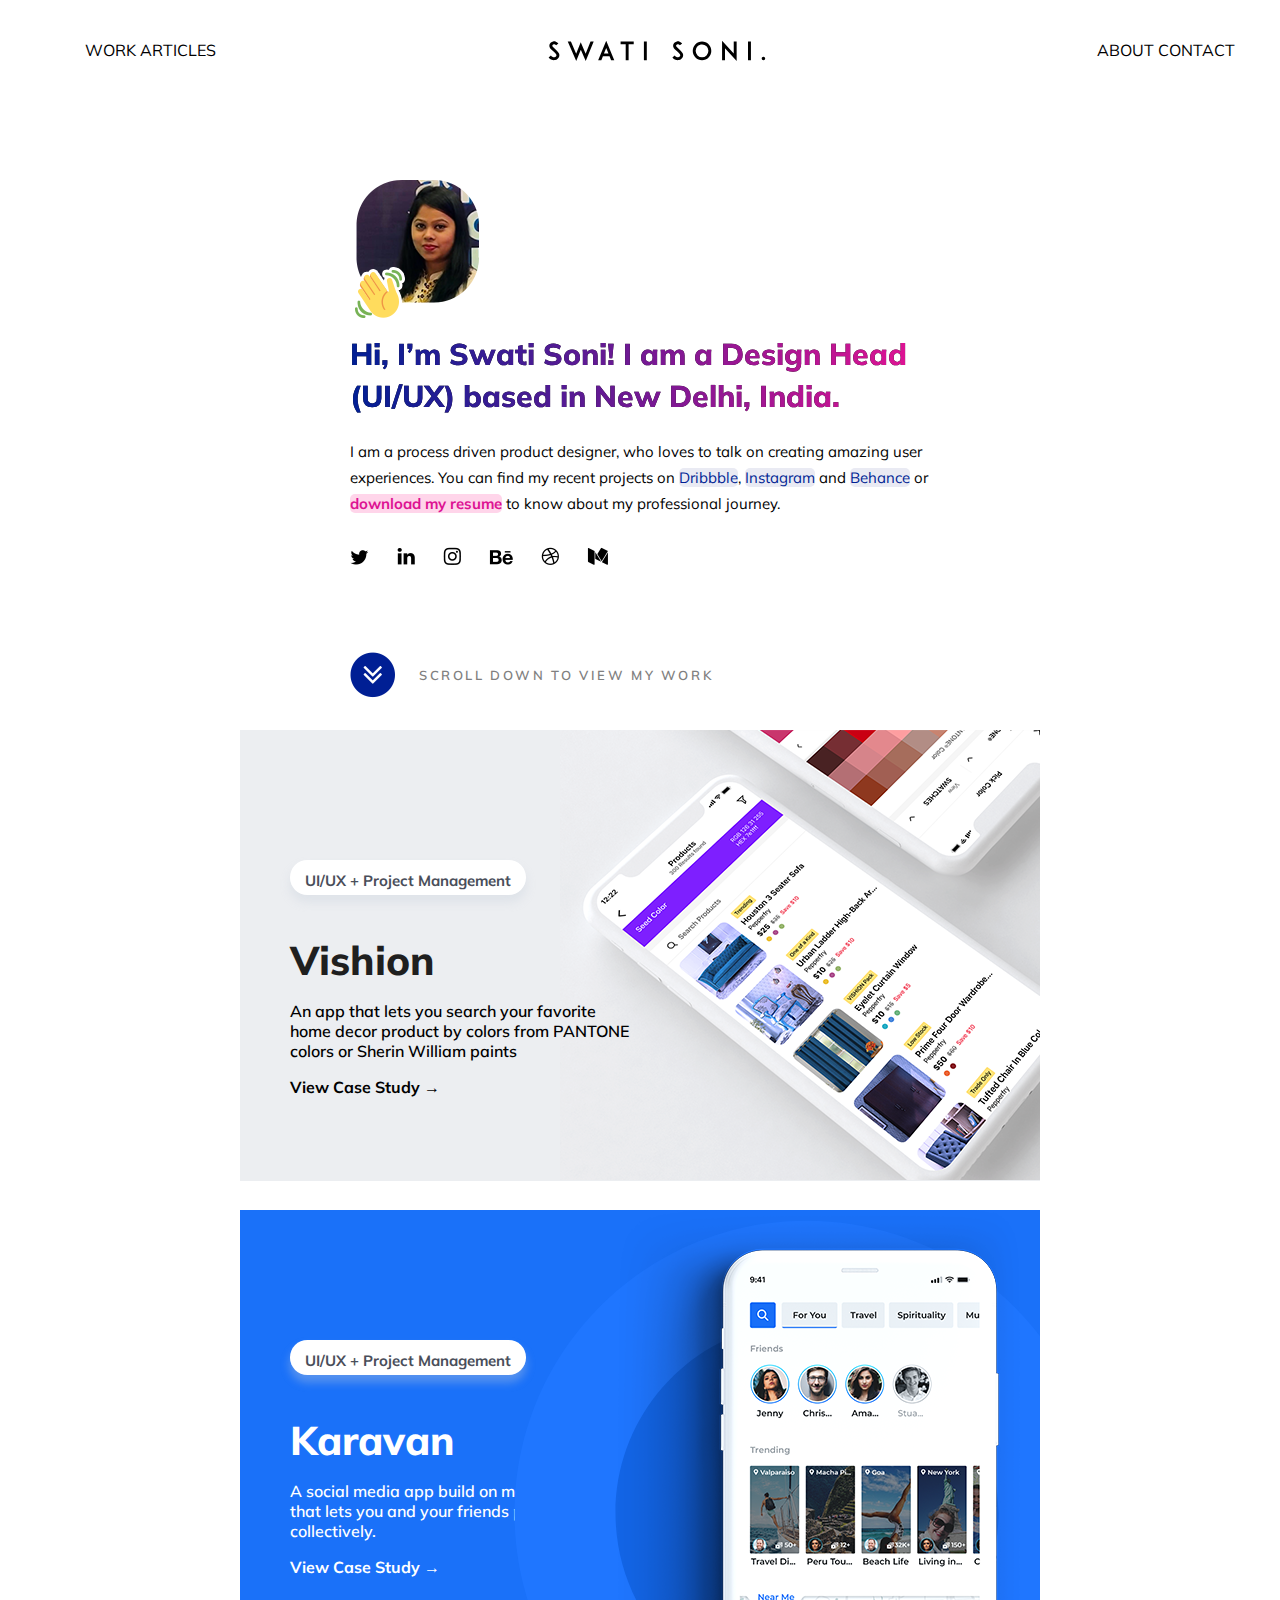
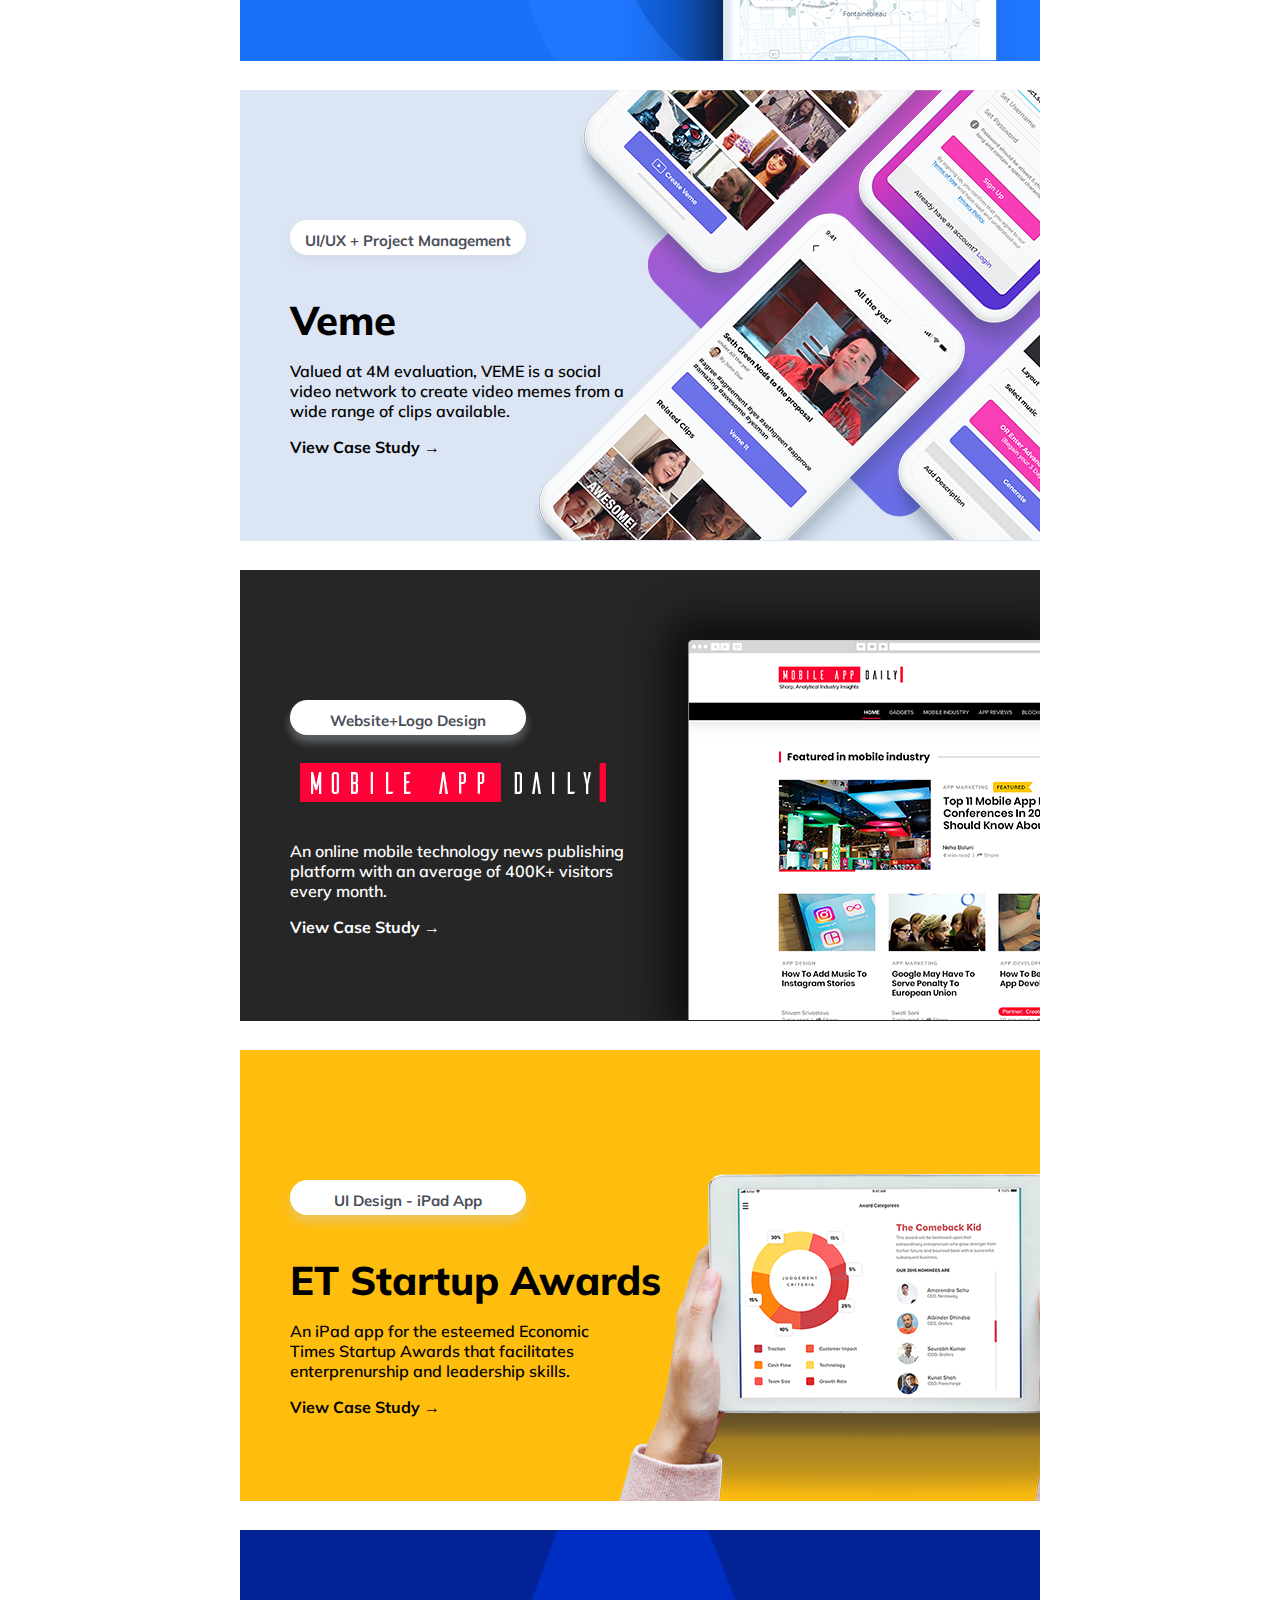
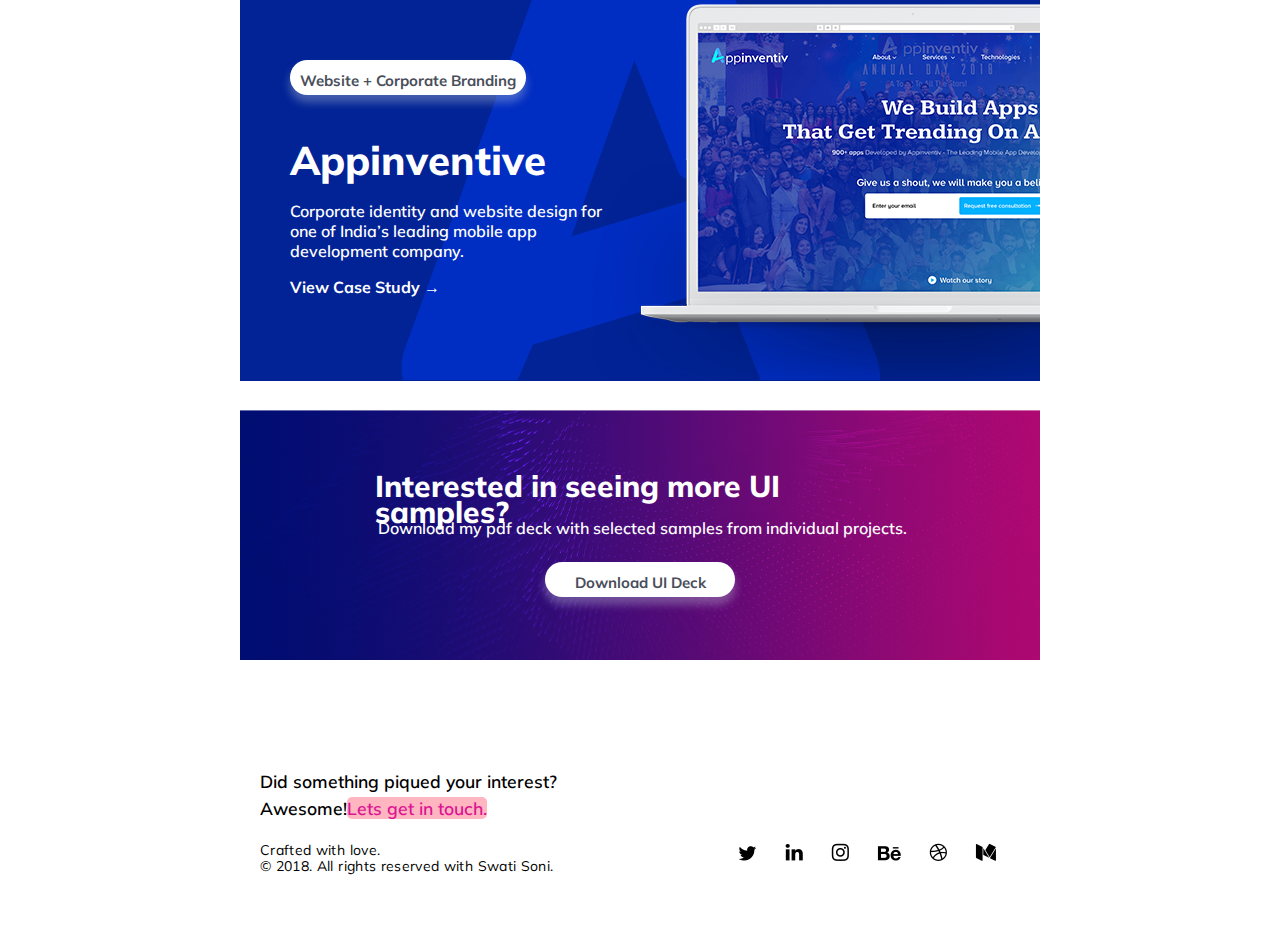
==== commit 9a7bbf5f: "Set character encoding to fix Safari bugs" ====
--- a/swati-soni.com/layout/index.html
+++ b/swati-soni.com/layout/index.html
@@ -1,6 +1,8 @@
 <!DOCTYPE html>
 <html>
 <head>
+    <meta http-equiv="Content-Type" content="text/html; charset=UTF-8" />
+
     <link rel="stylesheet" href="css/style.css">
     <link rel="stylesheet" href="css/id-style.css">
 
--- a/swati-soni.com/layout/css/style.css
+++ b/swati-soni.com/layout/css/style.css
@@ -216,7 +216,7 @@
 }
 
 .footer-text {
-    width: 296px;
+    width: 310px;
     height: 45px;
     font-size: 17.5px;
     font-weight: 600;
@@ -429,7 +429,7 @@
 }
 
 .qualification-title {
-    width: 319px;
+    width: 325px;
     height: 20px;
     font-size: 19.5px;
     font-weight: 800;
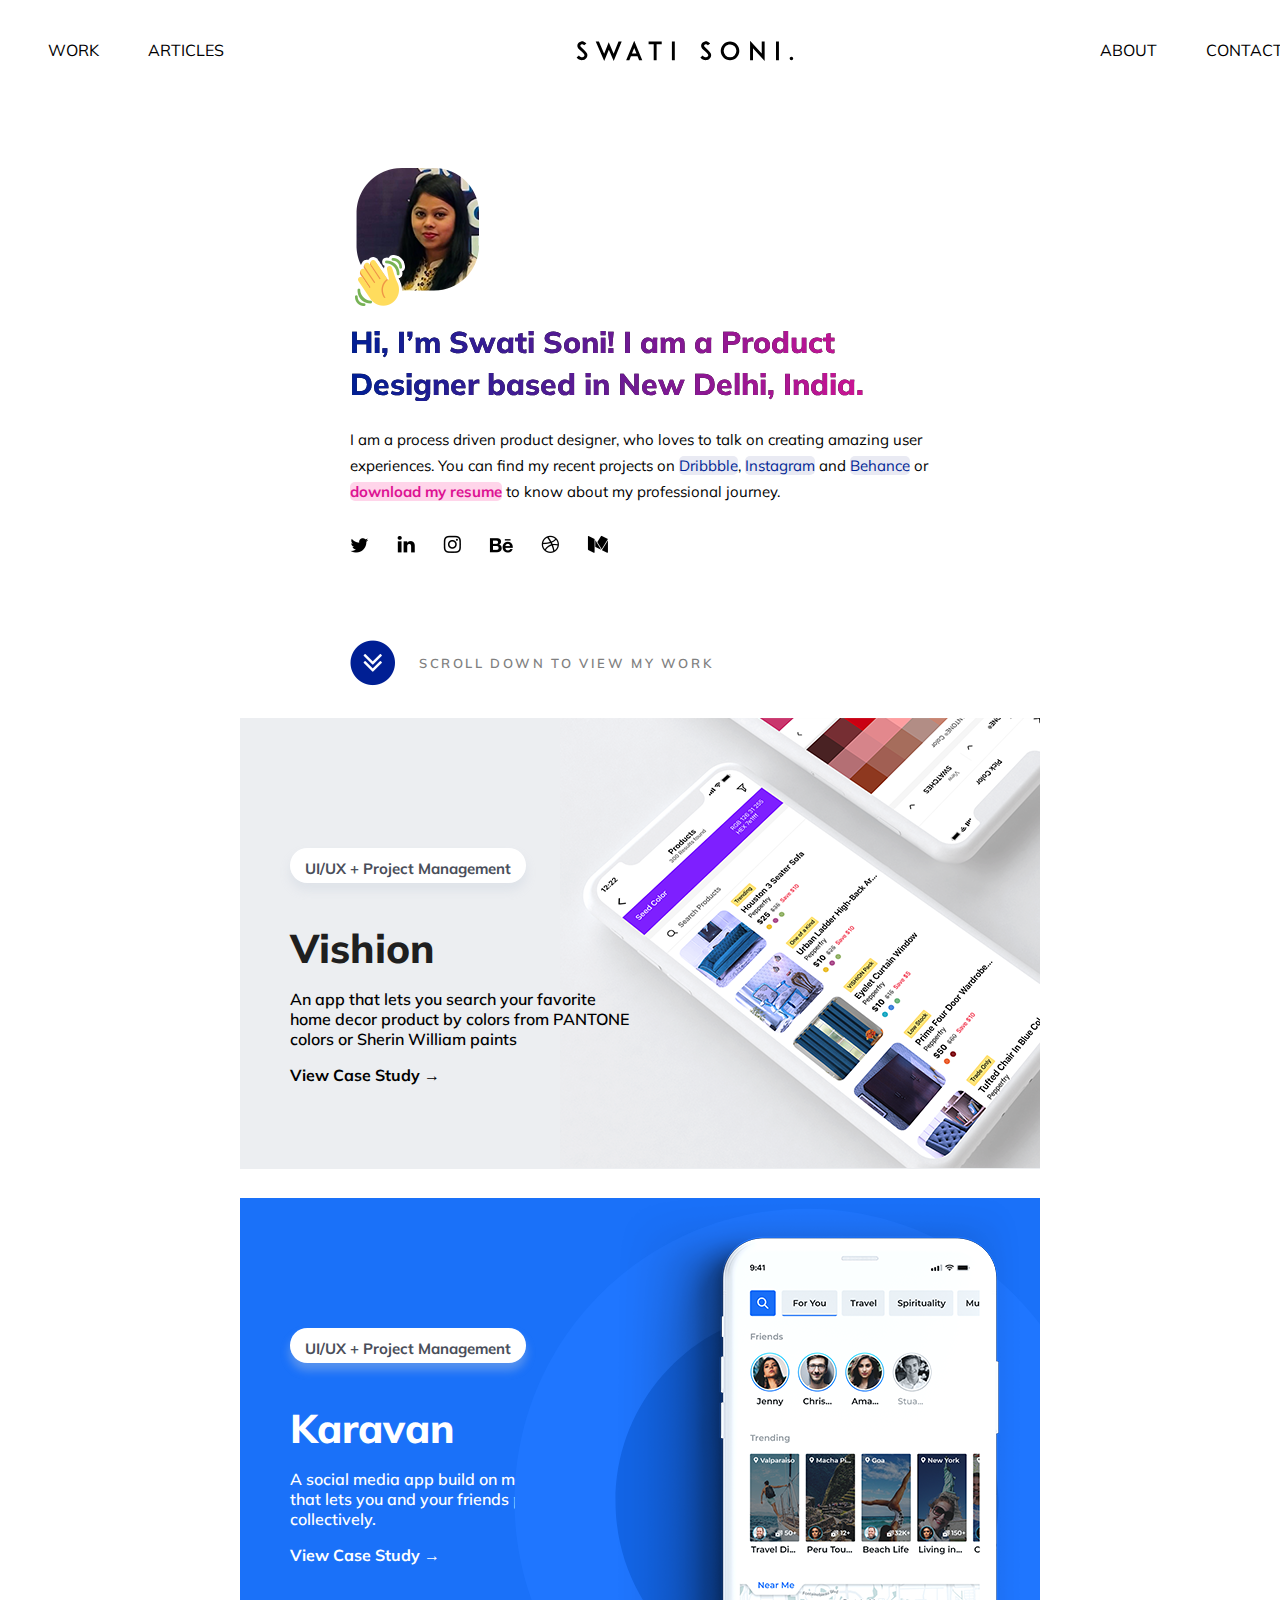
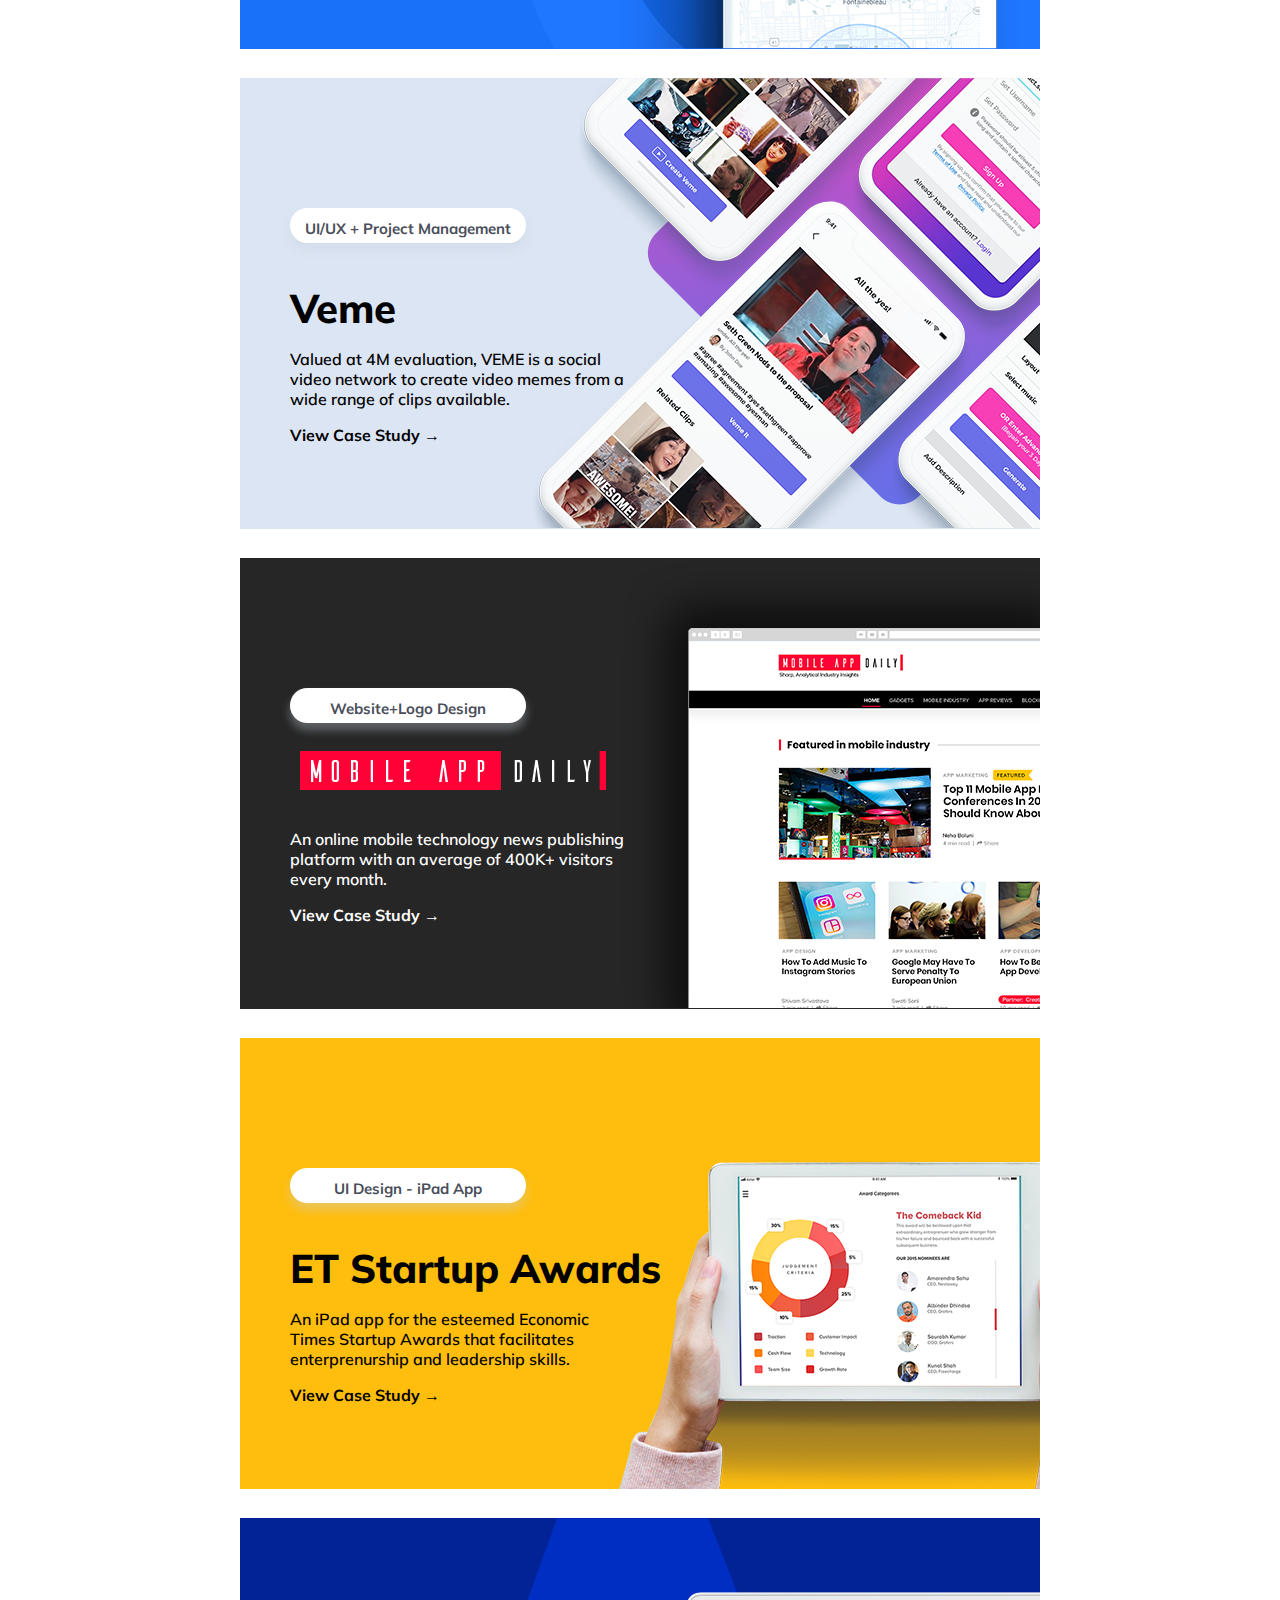
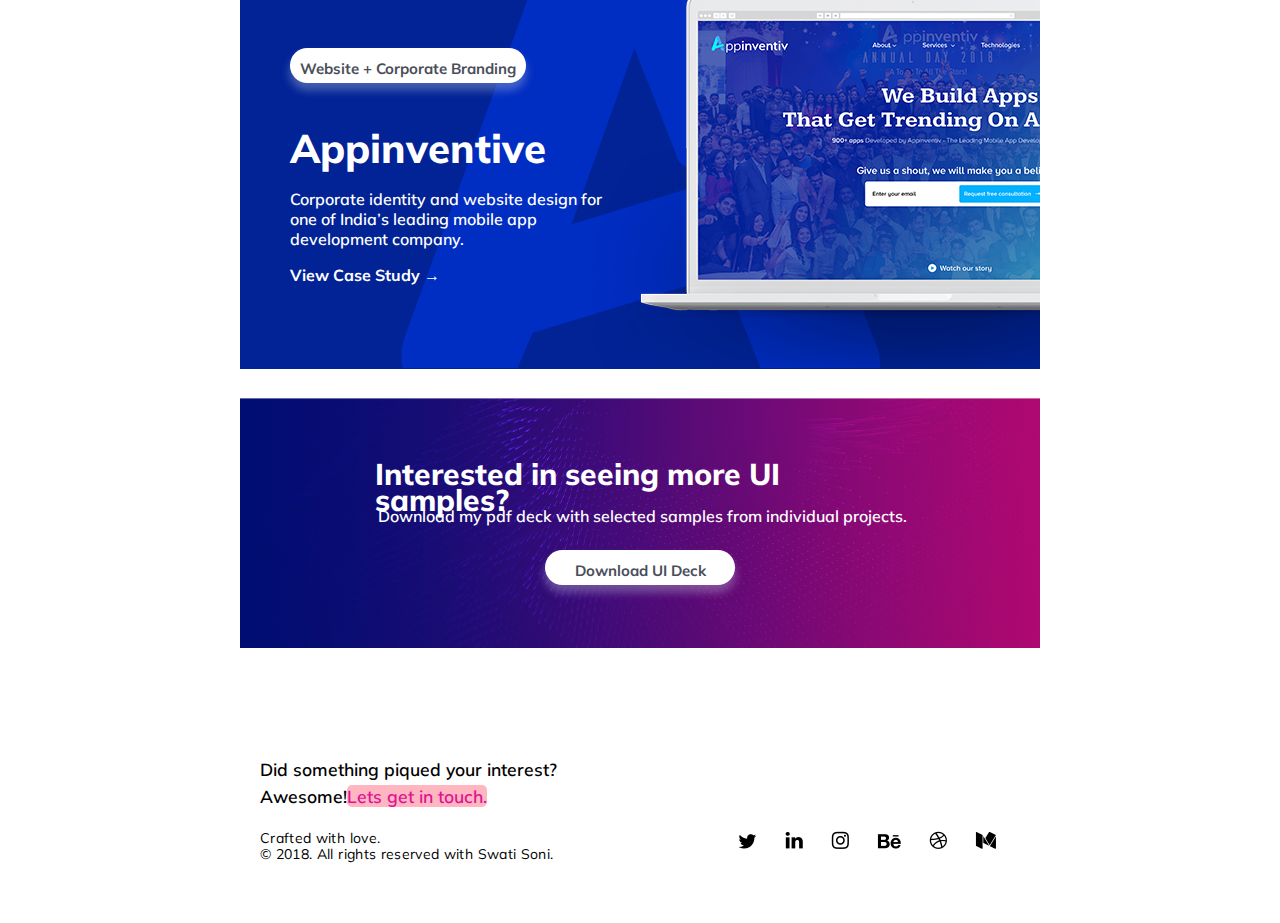
==== commit d4238f2d: "Made nav-bar sticky on top" ====
--- a/swati-soni.com/layout/index.html
+++ b/swati-soni.com/layout/index.html
@@ -28,7 +28,7 @@
             <img src="../layout/assets/profile-headshot.png">
         </div>
         <div class="profile-intro">
-            Hi, I’m Swati Soni! I am a Design Head (UI/UX) based in New Delhi, India.
+            Hi, I’m Swati Soni! I am a Product Designer based in New Delhi, India.
         </div>
         <div class="profile-description">
             I am a process driven product designer, who loves to talk on creating amazing user experiences. 
--- a/swati-soni.com/layout/css/style.css
+++ b/swati-soni.com/layout/css/style.css
@@ -4,8 +4,8 @@
 
 .hero {
     width: 580px;
-    /* height: 375px; */
     margin: 0 auto;
+    padding-top: 160px;
     position: relative;
 }
 
@@ -24,6 +24,15 @@
 
 .content {
     display: inline-block;
+}
+
+.header {
+    position: fixed;
+    top: 0;
+    background-color: white;
+    width: 100%;
+    height: 80px;
+    z-index: 1;
 }
 
 .category-header {
@@ -348,12 +357,13 @@
 .navbar {
     display: flex;
     list-style-type: none;
-    width: 1150px;
+    width: 100%;
     margin: 40px auto 115px auto;
 }
 
 .navbar li {
     display: inline; 
+    margin-right: 45px;
 }
 
 .navbar-logo {
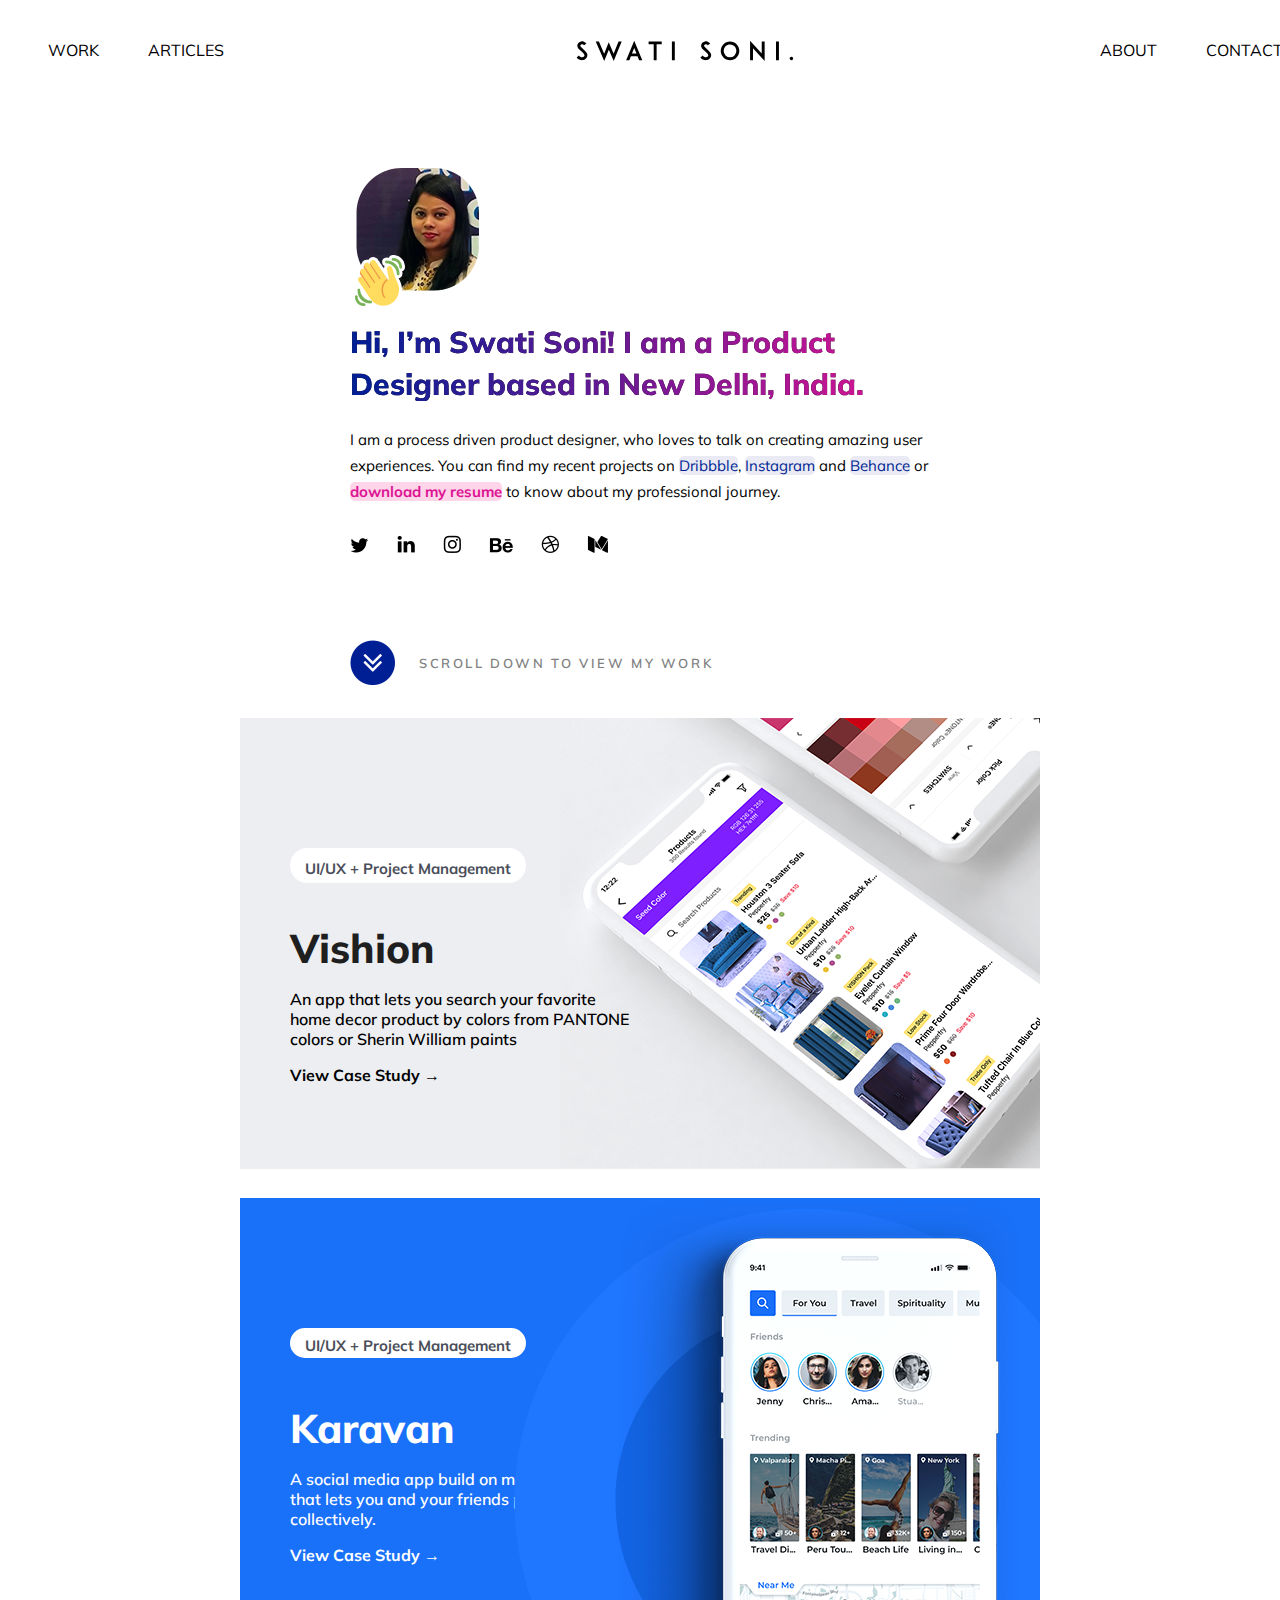
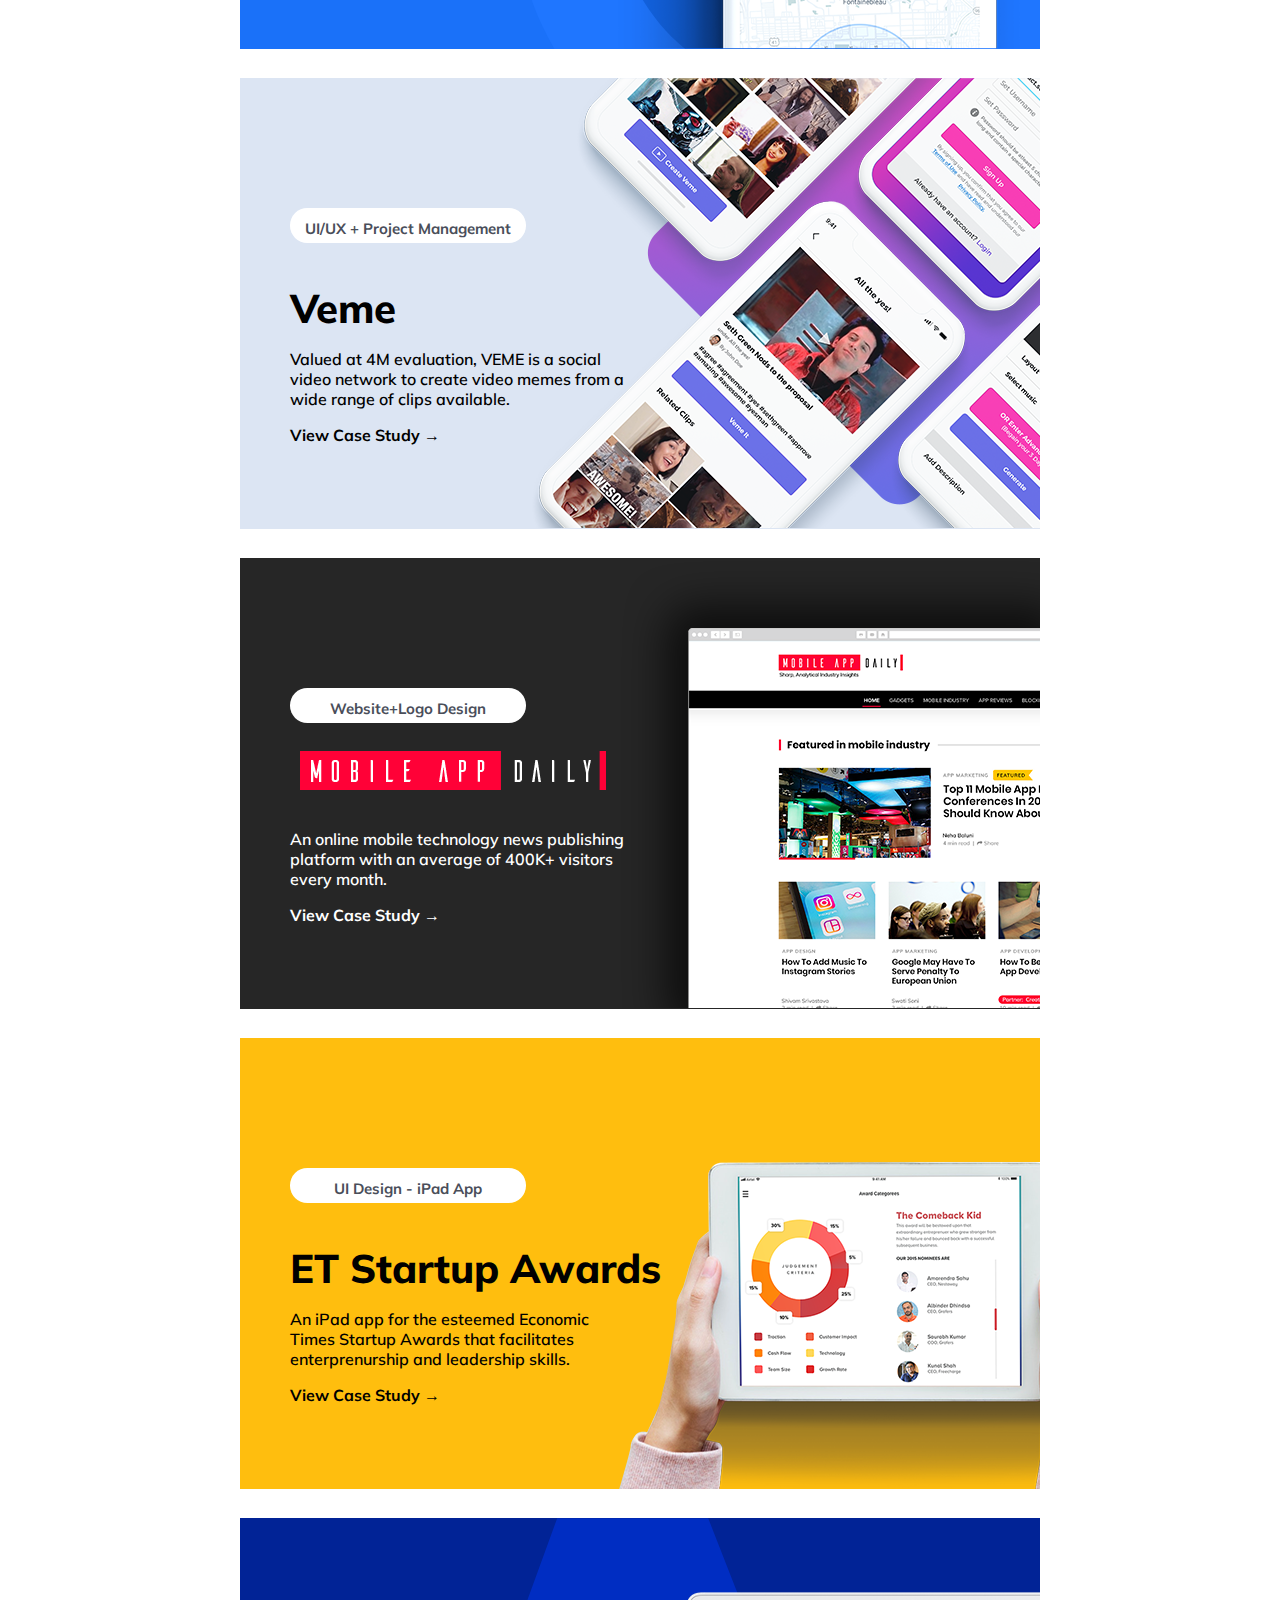
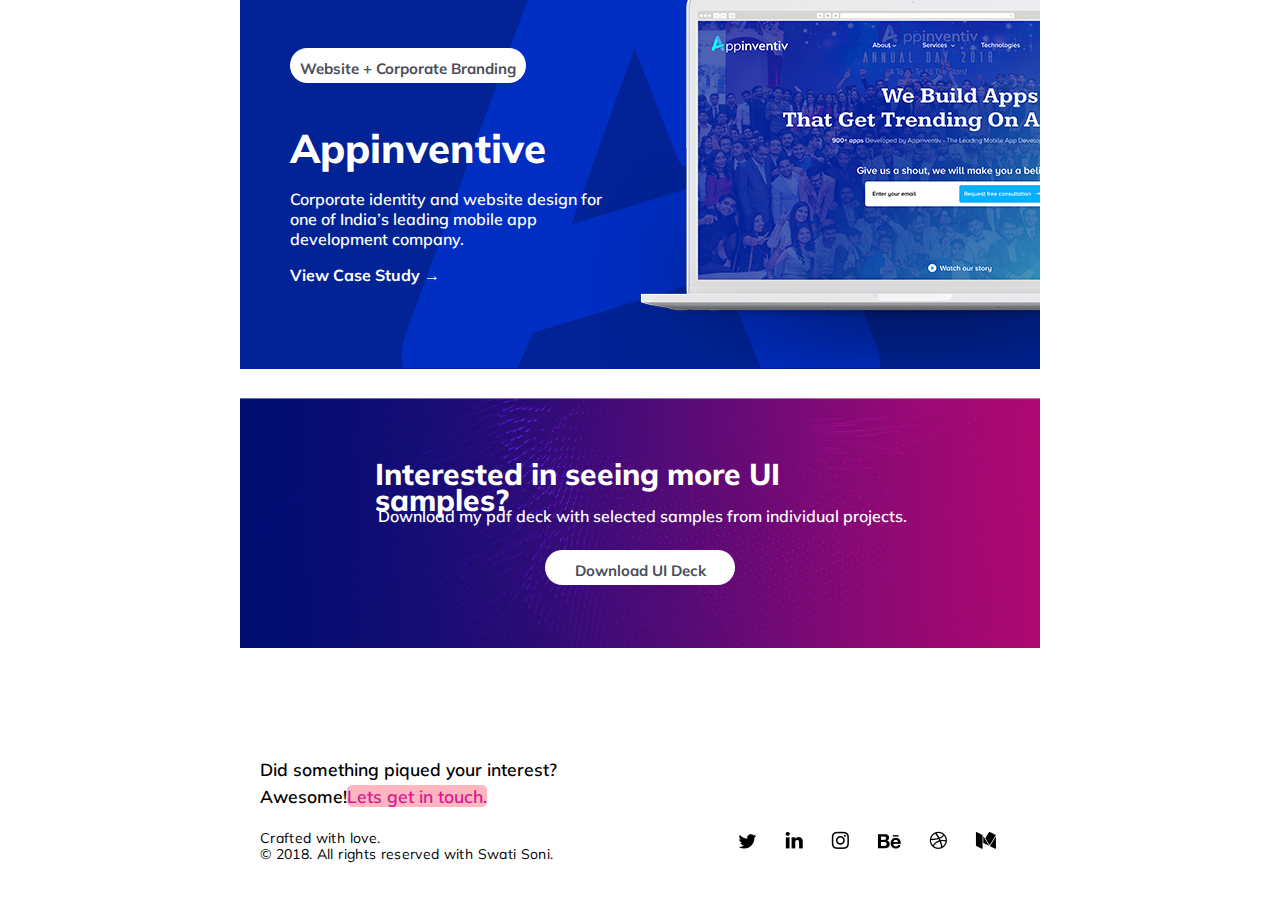
==== commit a7304f39: "Corrected case study category shadows" ====
--- a/swati-soni.com/layout/index.html
+++ b/swati-soni.com/layout/index.html
@@ -59,7 +59,7 @@
     <div class="case-study-container">
         <div class="case-study" id="vishion">
 
-            <a class="btn-common category-header">
+            <a class="btn-common category-header" id="vision-header">
                 <p class="category-header-text">UI/UX + Project Management</p>
             </a>
             <h1 class="header-common" id="vishion-header">Vishion</h1>
@@ -78,7 +78,7 @@
 
         <div class="case-study" id="karavan">
             
-            <a class="btn-common category-header">
+            <a class="btn-common category-header" id="karavan-header">
                 <p class="category-header-text">UI/UX + Project Management</p>
             </a>
             <h1 class="header-common" id="karavan-header">Karavan</h1>
@@ -102,7 +102,7 @@
 
         <div class="case-study" id="veme">
 
-            <a class="btn-common category-header">
+            <a class="btn-common category-header" id="veme-header">
                 <p class="category-header-text">UI/UX + Project Management</p>
             </a>
             <h1 class="header-common" id="veme-header">Veme</h1>
@@ -122,7 +122,7 @@
 
         <div class="case-study" id="mobile-app-daily">
 
-            <a class="btn-common category-header">
+            <a class="btn-common category-header" id="mad-header">
                 <p class="category-header-text">Website+Logo Design</p>
             </a>
             <img src="../layout/assets/mad-logo.png" class="mad-logo">
@@ -141,7 +141,7 @@
         
         <div class="case-study" id="awards">
 
-            <a class="btn-common category-header">
+            <a class="btn-common category-header" id="award-header">
                 <p class="category-header-text">UI Design - iPad App</p>
             </a>
             <h1 class="header-common" id="veme-header">ET Startup Awards</h1>
@@ -163,7 +163,7 @@
             <div class="image-center-align">
                 <img src="../layout/assets/app-inventive-logo.png">
             </div>
-            <a class="btn-common category-header">
+            <a class="btn-common category-header" id="app-inventive-header">
                 <p class="category-header-text">Website + Corporate Branding</p>
             </a>
             <h1 class="header-common" id="veme-header">Appinventive</h1>
--- a/swati-soni.com/layout/css/style.css
+++ b/swati-soni.com/layout/css/style.css
@@ -51,7 +51,6 @@
     
     object-fit: contain;
     border-radius: 17.3px;
-    box-shadow: 0px 7px 8.3px 0.7px rgba(198, 207, 220, 0.34);
     background-color: #ffffff;
 
     display: flex;
--- a/swati-soni.com/layout/css/id-style.css
+++ b/swati-soni.com/layout/css/id-style.css
@@ -2,6 +2,9 @@
     background-color: #eceef1;
 }
 
+#vision-category {
+    box-shadow: 0px 7px 8.3px 0.7px rgba(198, 207, 220, 0.34);
+}
 
 #vishion-header {
     width: 143px;
@@ -14,8 +17,11 @@
     color: white;
 }
 
+#karavan-category {
+    box-shadow: 0px 7px 8.3px 0.7px rgba(62, 29, 181, 0.34);
+}
+
 #karavan-header {
-    width: 161px;
     height: 30px;
     color: white;
 }
@@ -24,8 +30,16 @@
     background-color: #dce5f3
 }
 
+#veme-category {
+    box-shadow: 0px 7px 8.3px 0.7px rgba(174, 187, 208, 0.34);
+}
+
 #mobile-app-daily {
     background-color: #262626;
+}
+
+#mad-category {
+    box-shadow: 0px 7px 8.3px 0.7px rgba(0, 0, 0, 0.34);
 }
 
 #mad-description { 
@@ -36,7 +50,16 @@
     background-color: #ffbe0e;
 }
 
+#award-category {
+    box-shadow: 0px 7px 8.3px 0.7px rgba(202, 148, 0, 0.34);
+}
+
 #app-inventive {
     background-color: #012396;
     color: white;
-}+}
+
+#app-inventive-category {
+    box-shadow: 0px 7px 8.3px 0.7px rgba(0, 19, 84, 0.34);
+
+}
